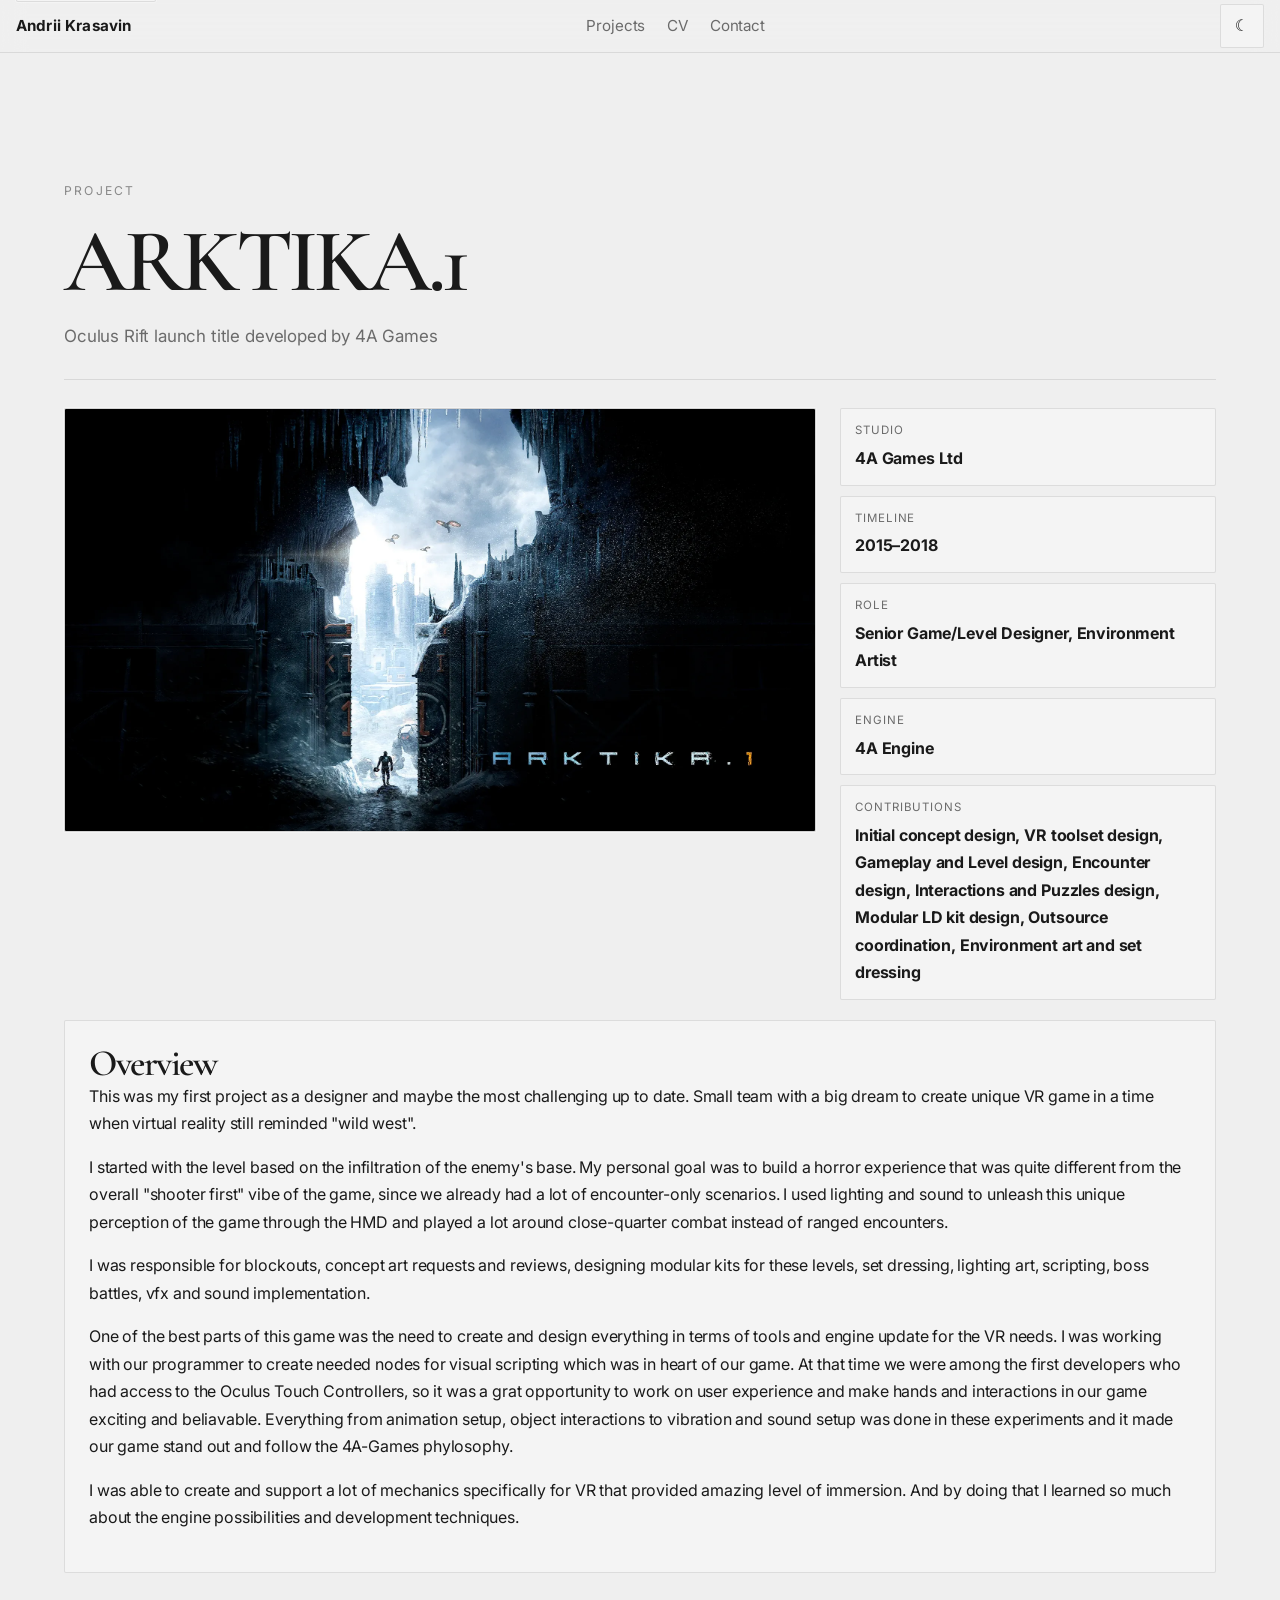
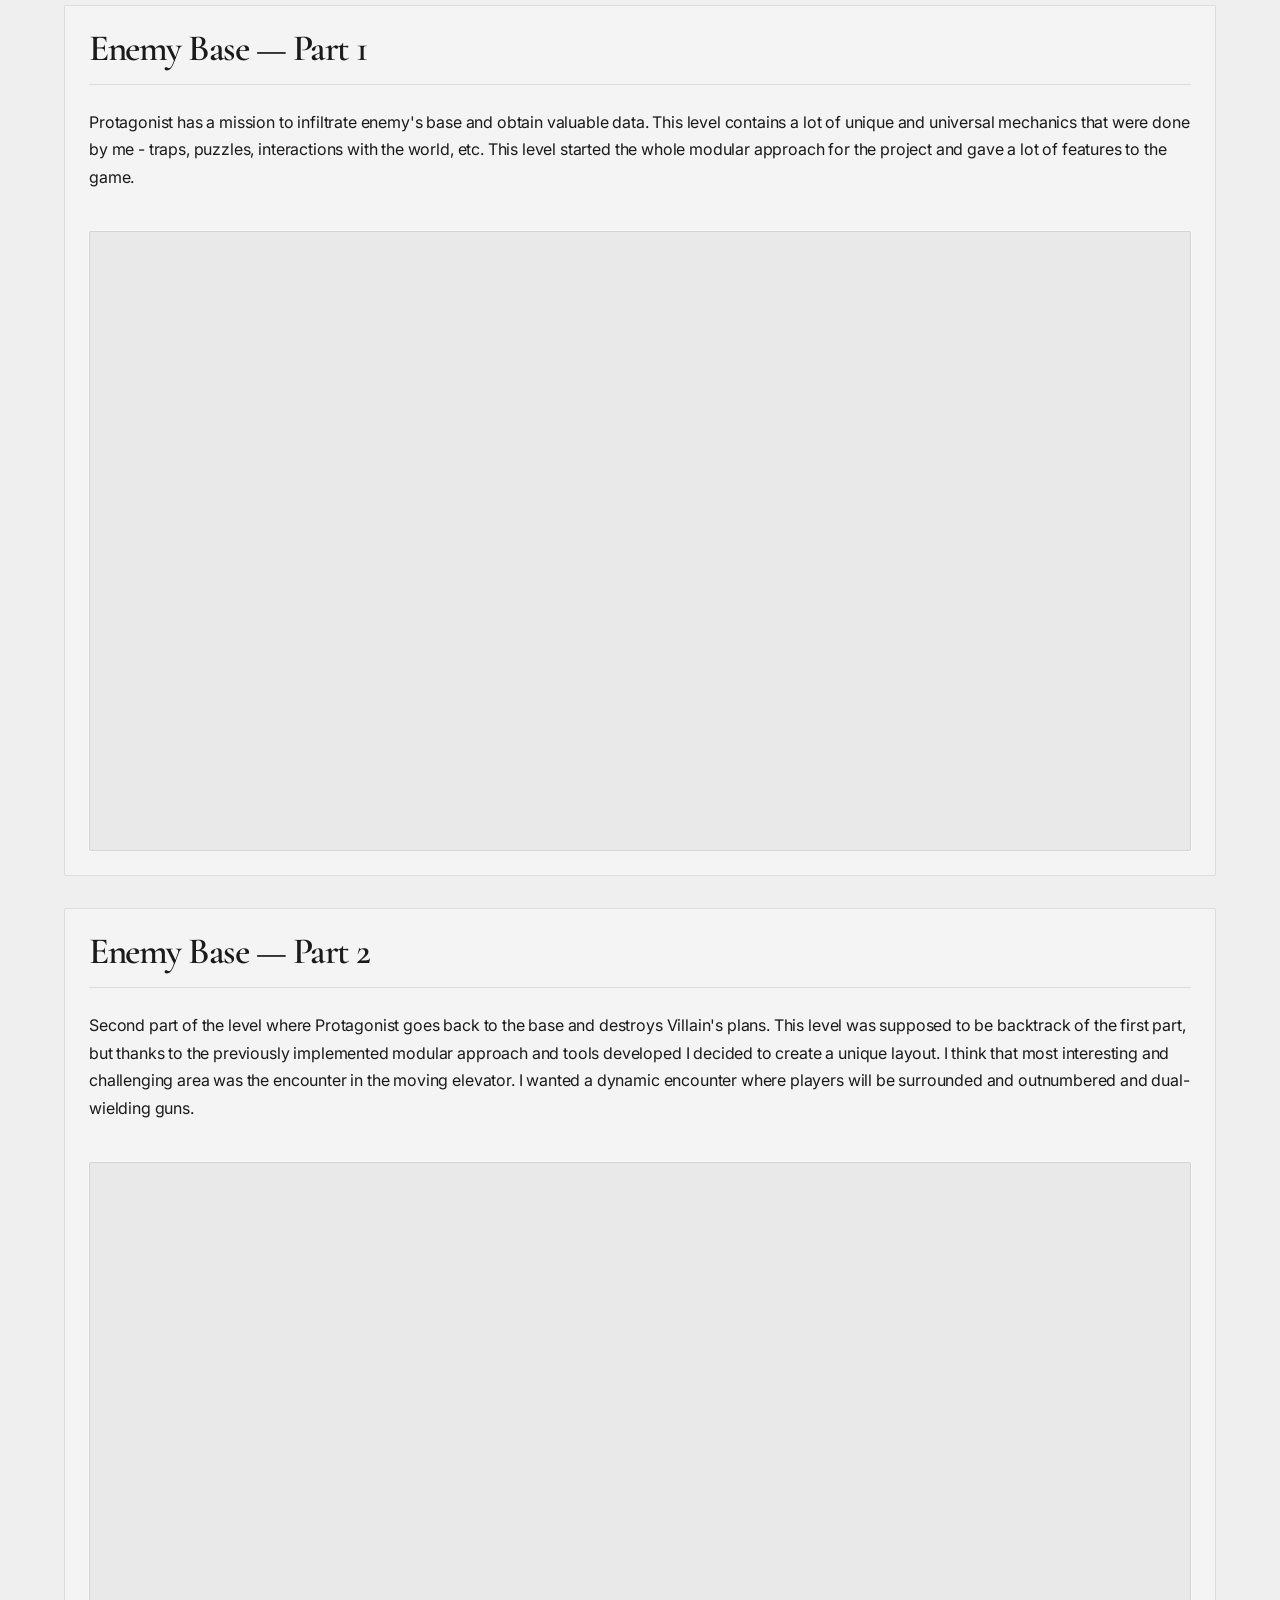
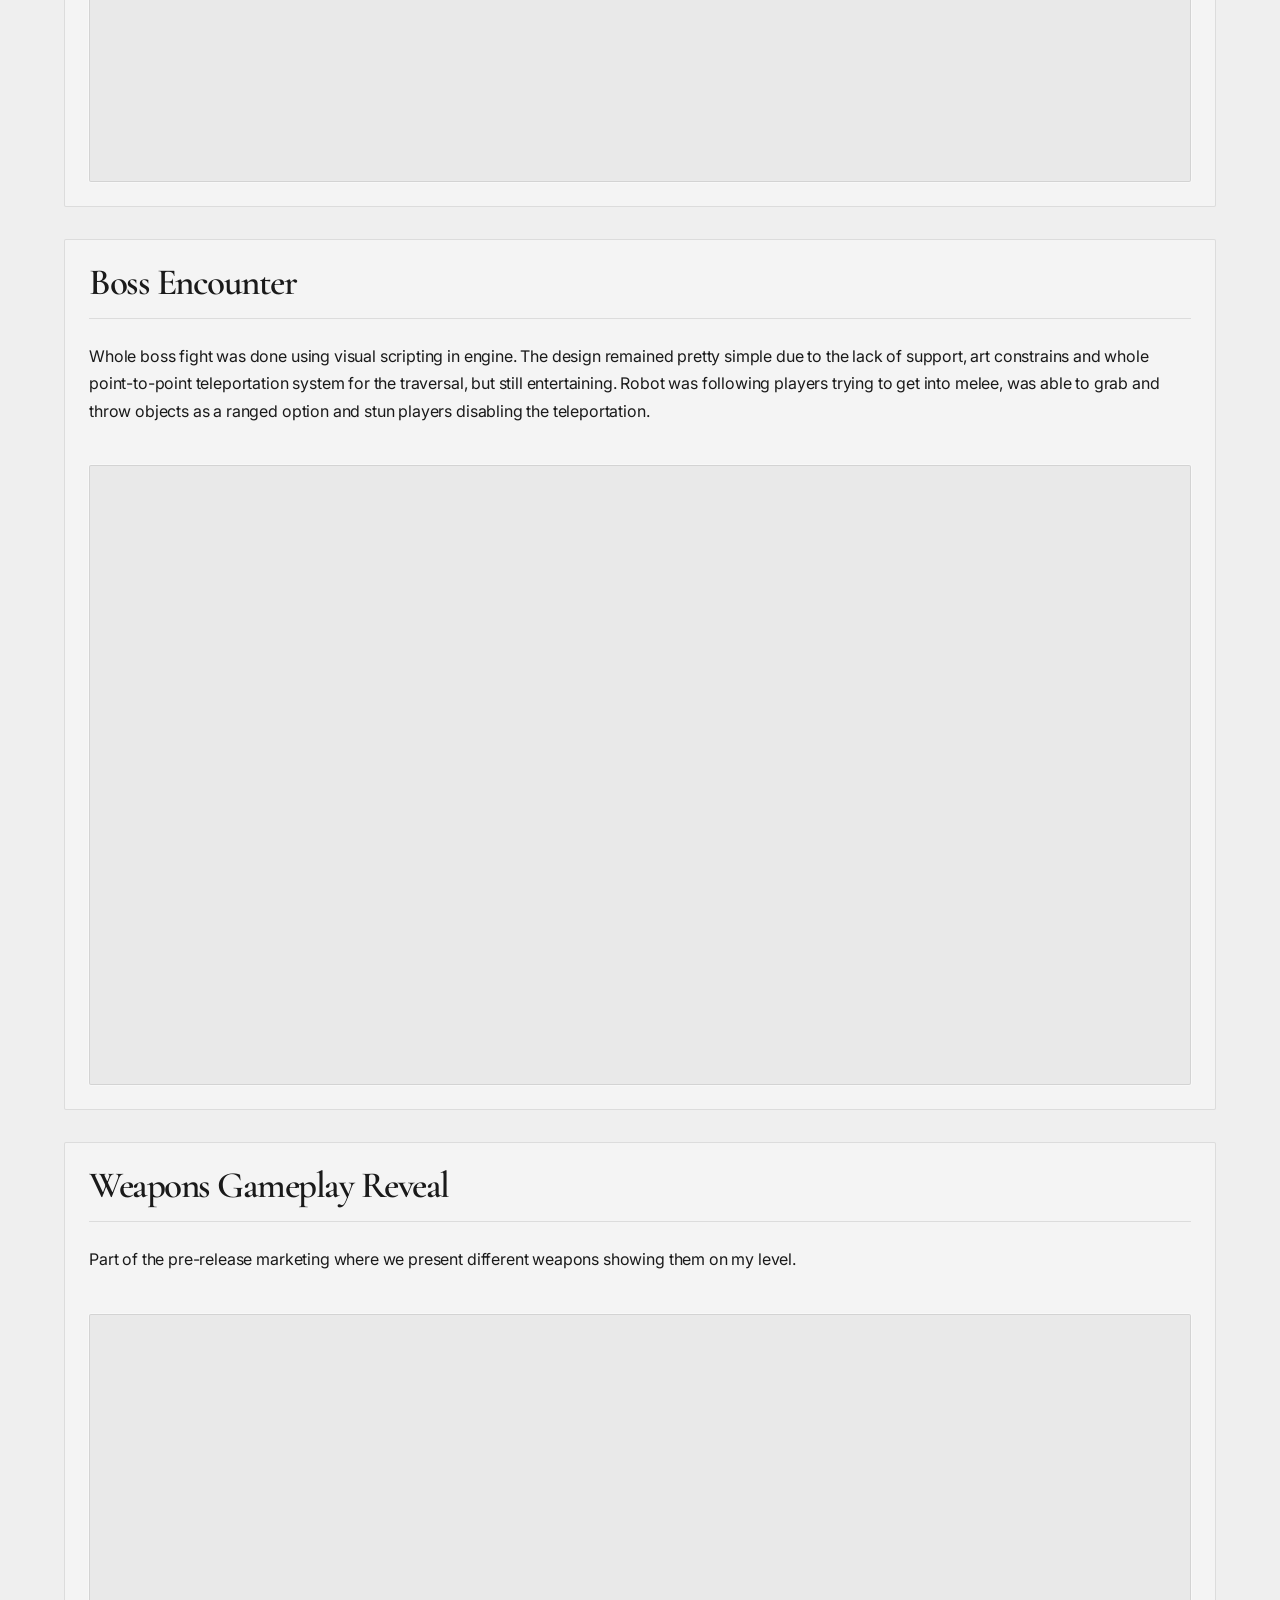
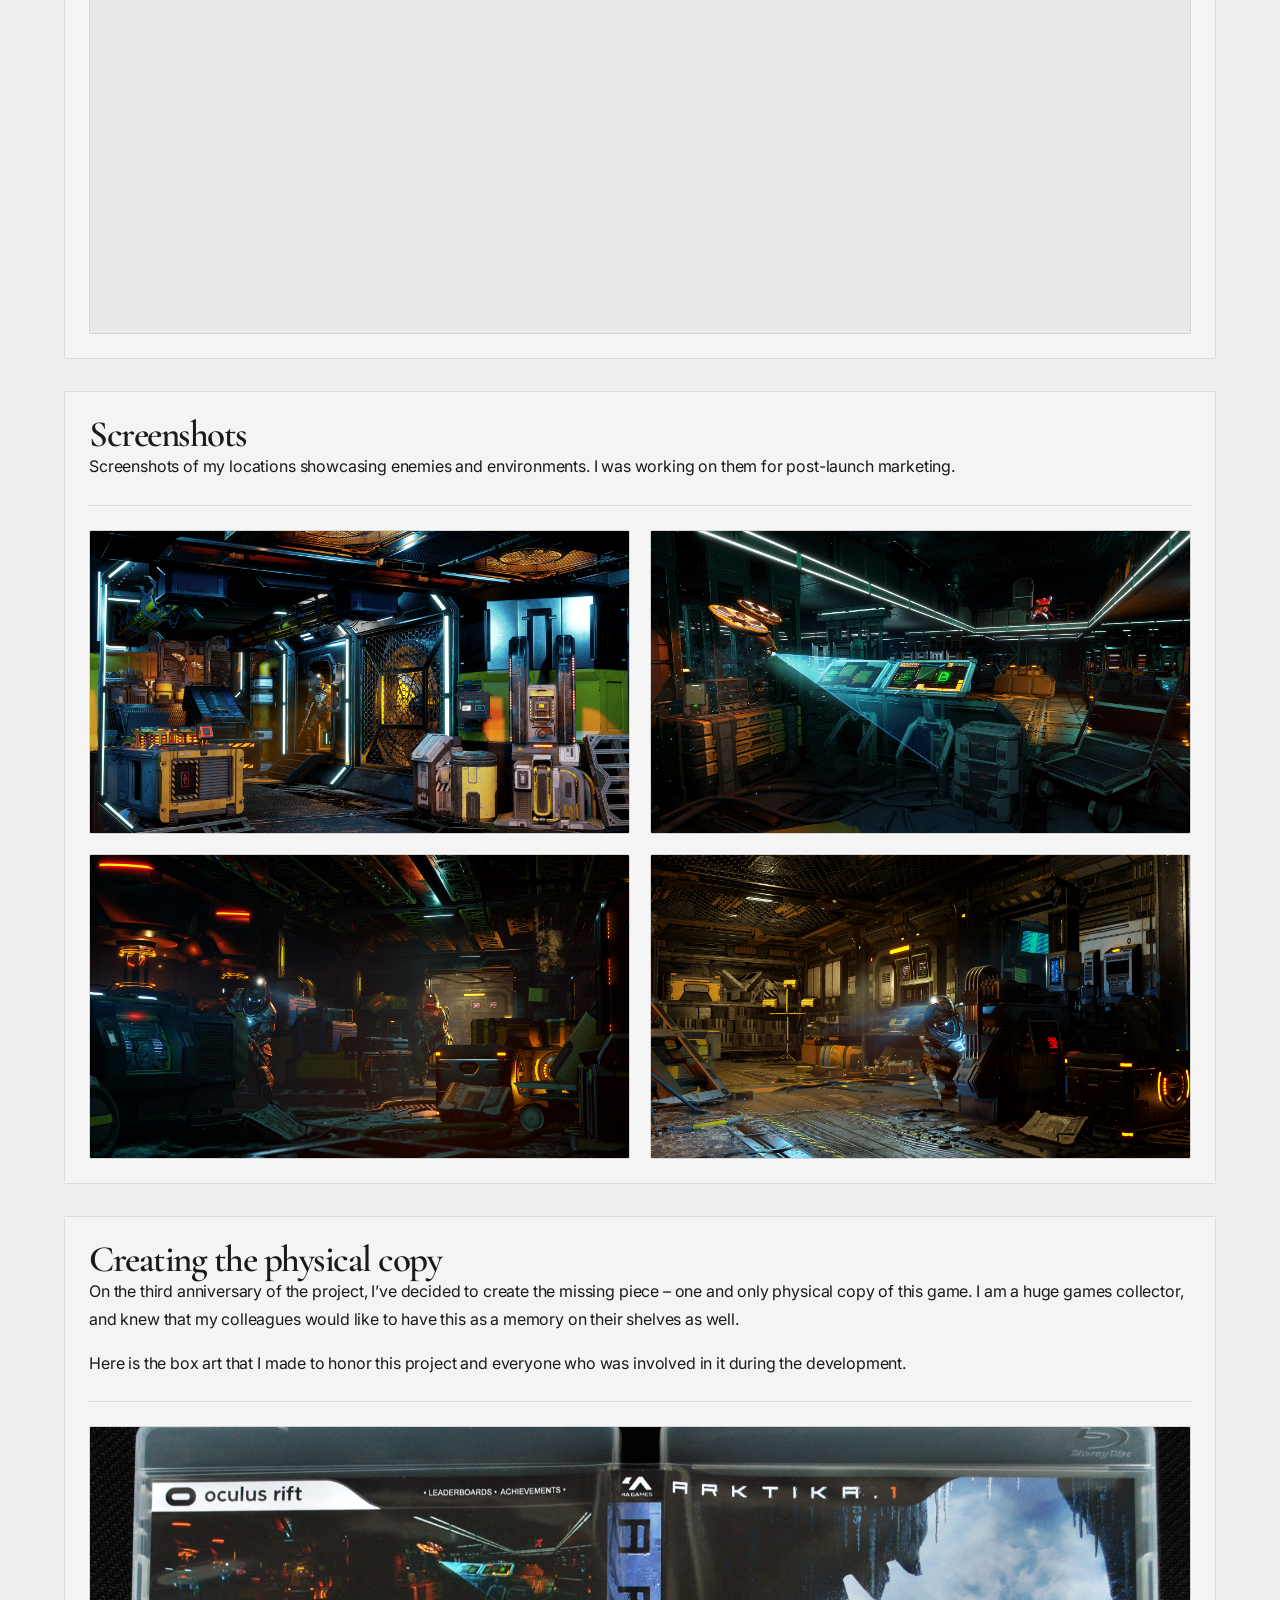
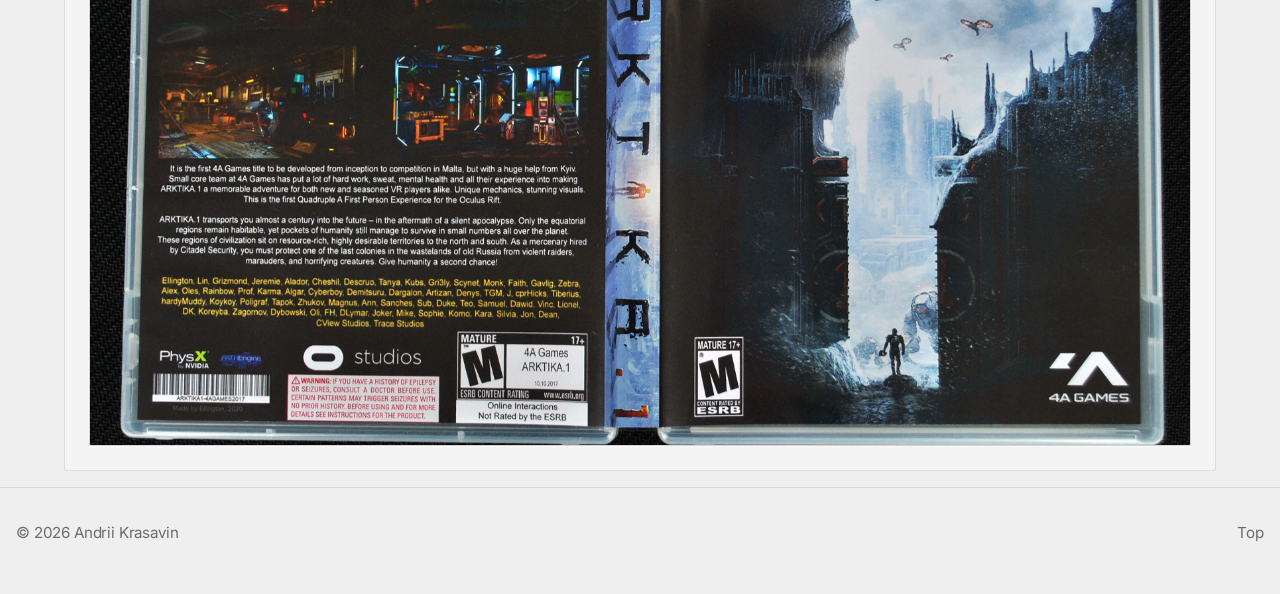
==== projects/arktika.html @ e2b0494d "updated navigation panel" ====
<!DOCTYPE html>
<html lang="en" data-theme="dark">
<head>
  <meta charset="UTF-8" />
  <meta name="viewport" content="width=device-width, initial-scale=1.0" />
  <title>ARKTIKA.1 — Andrii Krasavin</title>
  <meta name="description" content="Editorial placeholder case study for ARKTIKA.1." />
  
  <link rel="preconnect" href="https://fonts.googleapis.com">
  <link rel="preconnect" href="https://fonts.gstatic.com" crossorigin>
  <link href="https://fonts.googleapis.com/css2?family=Inter:wght@400;500;600;700;800&family=Cormorant+Garamond:wght@500;600;700&display=swap" rel="stylesheet">
  <link rel="stylesheet" href="../assets/style.css" />
</head>
<body>

  <a class="skip-link" href="#main">Skip to content</a>
  
  <header class="site-header">
    <div class="container header-inner">
      <a class="brand" href="../index.html">
        <span class="brand-text">Andrii Krasavin</span>
      </a>
      <nav class="main-nav" aria-label="Main navigation">
        <a href="../index.html#projects">Projects</a>
        <a href="../index.html#resume">CV</a>
        <a href="../index.html#contact">Contact</a>
      </nav>
      <button class="theme-toggle" type="button" data-theme-toggle aria-label="Switch theme">
        <span aria-hidden="true">◐</span>
      </button>
    </div>
  </header>

<main id="main">

    <!-- 1. Hero Section -->
    <section class="project-hero section" id="hero">
      <div class="container project-shell">
        
        <div class="project-header reveal">
          <p class="project-kicker">Project</p>
          <h1 class="project-title">ARKTIKA.1</h1>
          <p class="project-summary">Oculus Rift launch title developed by 4A Games</p>
        </div>
        
        <div class="hero-split">
          <div class="project-hero-image project-image-1 reveal delay-1 hero-slot">
            <img src="../assets/Arktika/a1.webp" alt="ARKTIKA.1 project-hero-image" class="case-image" />
          </div>
          
          <div class="project-meta-stacked reveal delay-2">
            <div class="meta-card">
              <span class="stat-label">Studio</span>
              <strong>4A Games Ltd</strong>
            </div>
            <div class="meta-card">
              <span class="stat-label">Timeline</span>
              <strong>2015–2018</strong>
            </div>
            <div class="meta-card">
              <span class="stat-label">Role</span>
              <strong>Senior Game/Level Designer, Environment Artist</strong>
            </div>
            <div class="meta-card">
              <span class="stat-label">Engine</span>
              <strong>4A Engine</strong>
            </div>
              <div class="meta-card">
              <span class="stat-label">Contributions</span>
              <strong>Initial concept design, VR toolset design, Gameplay and Level design, Encounter design, Interactions and Puzzles design, Modular LD kit design, Outsource coordination, Environment art and set dressing</strong>
            </div>
          </div>
        </div>
        
      </div>
    </section>

    <!-- 2. Overview & Text -->
    <section class="section">
      <div class="container project-section">
        <div class="project-copy reveal">
          
          <h2>Overview</h2>
          <p>This was my first project as a designer and maybe the most challenging up to date. Small team with a big dream to create unique VR game in a time when virtual reality still reminded "wild west". </p>
          <p>I started with the level based on the infiltration of the enemy's base. My personal goal was to build a horror experience that was quite different from the overall "shooter first" vibe of the game, since we already had a lot of encounter-only scenarios. I used lighting and sound to unleash this unique perception of the game through the HMD and played a lot around close-quarter combat instead of ranged encounters.</p>
          <p>I was responsible for blockouts, concept art requests and reviews, designing modular kits for these levels, set dressing, lighting art, scripting, boss battles, vfx and sound implementation.</p>
          <p>One of the best parts of this game was the need to create and design everything in terms of tools and engine update for the VR needs. I was working with our programmer to create needed nodes for visual scripting which was in heart of our game. At that time we were among the first developers who had access to the Oculus Touch Controllers, so it was a grat opportunity to work on user experience and make hands and interactions in our game exciting and beliavable. Everything from animation setup, object interactions to vibration and sound setup was done in these experiments and it made our game stand out and follow the 4A-Games phylosophy.</p>
          <p>I was able to create and support a lot of mechanics specifically for VR that provided amazing level of immersion. And by doing that I learned so much about the engine possibilities and development techniques.</p>
        </div>
      </div>
    </section>

    <!-- Section: Enemy Base — Part 1 -->
    <section class="section">
      <div class="container project-section">
        <div class="project-copy reveal">

          <!-- Header & Kicker -->
          <h2>Enemy Base — Part 1</h2>
          <p class="project-kicker"></p>
          
          <!-- Divider -->
          <div style="height: 1px; background: var(--line); margin: 12px 0 24px 0;"></div>

          <!-- Content Stack -->
          <div style="display: grid; gap: 24px;">

            <!-- Text -->
            <div style="display: grid; gap: 16px;">
              <p>Protagonist has a mission to infiltrate enemy's base and obtain valuable data. This level contains a lot of unique and universal mechanics that were done by me - traps, puzzles, interactions with the world, etc. This level started the whole modular approach for the project and gave a lot of features to the game.</p>
            </div>

            <!-- Video -->
            <div class="project-hero-image video-embed" style="aspect-ratio: 16 / 9; min-height: auto; padding: 0;">
              <iframe src="https://www.youtube-nocookie.com/embed/GDOGxH_o_TY?si=dH12z2pXMn0O_Lya&start=1496&autoplay=0" 
                      title="Arktika.1 - Enemy Base Part 1" 
                      loading="lazy" 
                      frameborder="0" 
                      allow="accelerometer; autoplay; clipboard-write; encrypted-media; gyroscope; picture-in-picture" 
                      allowfullscreen>
              </iframe>
            </div>
          </div>
        </div>
      </div>
    </section>

    <!-- Section: Enemy Base — Part 2 -->
    <section class="section">
      <div class="container project-section">
        <div class="project-copy reveal">

          <!-- Header & Kicker -->
          <h2>Enemy Base — Part 2</h2>
          <p class="project-kicker"></p>
          
          <!-- Divider -->
          <div style="height: 1px; background: var(--line); margin: 12px 0 24px 0;"></div>

          <!-- Content Stack -->
          <div style="display: grid; gap: 24px;">

            <!-- Text -->
            <div style="display: grid; gap: 12px;">
              <p>Second part of the level where Protagonist goes back to the base and destroys Villain's plans. This level was supposed to be backtrack of the first part, but thanks to the previously implemented modular approach and tools developed I decided to create a unique layout. I think that most interesting and challenging area was the encounter in the moving elevator. I wanted a dynamic encounter where players will be surrounded and outnumbered and dual-wielding guns.</p>
            </div>

            <!-- Video -->
            <div class="project-hero-image video-embed" style="aspect-ratio: 16 / 9; min-height: auto; padding: 0;">
              <iframe src="https://www.youtube-nocookie.com/embed/GDOGxH_o_TY?si=dSwpe21EH9o2kg-b&start=7143&autoplay=0" 
                      title="Arktika.1 - Enemy Base Part 2" 
                      loading="lazy" 
                      frameborder="0" 
                      allow="accelerometer; autoplay; clipboard-write; encrypted-media; gyroscope; picture-in-picture" 
                      allowfullscreen>
              </iframe>
            </div>
          </div>
        </div>
      </div>
    </section>


    <!-- Section: Boss Encounter -->
    <section class="section">
      <div class="container project-section">
        <div class="project-copy reveal">

          <!-- Header & Kicker -->
          <h2>Boss Encounter</h2>
          <p class="project-kicker"></p>
          
          <!-- Divider -->
          <div style="height: 1px; background: var(--line); margin: 12px 0 24px 0;"></div>

          <!-- Content Stack -->
          <div style="display: grid; gap: 24px;">

            <!-- Text -->
            <div style="display: grid; gap: 12px;">
              <p>Whole boss fight was done using visual scripting in engine. The design remained pretty simple due to the lack of support, art constrains and whole point-to-point teleportation system for the traversal, but still entertaining. Robot was following players trying to get into melee, was able to grab and throw objects as a ranged option and stun players disabling the teleportation.</p>
            </div>

            <!-- Video -->
            <div class="project-hero-image video-embed" style="aspect-ratio: 16 / 9; min-height: auto; padding: 0;">
              <iframe src="https://www.youtube-nocookie.com/embed/NEGifB0jsks?si=wE93iNVL-kGz0f1z&start=1732&autoplay=0" 
                      title="Arktika.1 - Boss Encounter" 
                      loading="lazy" 
                      frameborder="0" 
                      allow="accelerometer; autoplay; clipboard-write; encrypted-media; gyroscope; picture-in-picture" 
                      allowfullscreen>
              </iframe>
            </div>
          </div>
        </div>
      </div>
    </section>


    <!-- Section: Weapons Gameplay Reveal -->
    <section class="section">
      <div class="container project-section">
        <div class="project-copy reveal">

          <!-- Header & Kicker -->
          <h2>Weapons Gameplay Reveal</h2>
          <p class="project-kicker"></p>
          
          <!-- Divider -->
          <div style="height: 1px; background: var(--line); margin: 12px 0 24px 0;"></div>

          <!-- Content Stack -->
          <div style="display: grid; gap: 24px;">

            <!-- Text -->
            <div style="display: grid; gap: 12px;">
              <p>Part of the pre-release marketing where we present different weapons showing them on my level.</p>
            </div>

            <!-- Video -->
            <div class="project-hero-image video-embed" style="aspect-ratio: 16 / 9; min-height: auto; padding: 0;">
              <iframe src="https://www.youtube-nocookie.com/embed/Y3ob8Xz6v3A?si=7p8kSWiTYwwLVCjU&autoplay=0" 
                      title="Arktika.1 - Weapons Gameplay Reveal" 
                      loading="lazy" 
                      frameborder="0" 
                      allow="accelerometer; autoplay; clipboard-write; encrypted-media; gyroscope; picture-in-picture" 
                      allowfullscreen>
              </iframe>
            </div>
          </div>
        </div>
      </div>
    </section>


<!-- 4. Screenshots -->
<section class="section">
  <div class="container project-section">
    <div class="project-copy reveal">
      
      <h2>Screenshots</h2>
      <p>Screenshots of my locations showcasing enemies and environments. I was working on them for post-launch marketing.</p>
      <div style="height: 1px; background: var(--line); margin: 24px 0;"></div>

      <div class="thumbnail-grid">
        
        <a href="#" data-src="../assets/Arktika/arktika_screenshot.png" class="thumbnail-link lightbox-trigger">
          <div class="project-hero-image">
            <img src="../assets/Arktika/arktika_screenshot.png" alt="ARKTIKA.1 screenshot 1" class="case-image" />
          </div>
        </a>

        <a href="#" data-src="../assets/Arktika/arktika_screenshot2.png" class="thumbnail-link lightbox-trigger">
          <div class="project-hero-image">
            <img src="../assets/Arktika/arktika_screenshot2.png" alt="ARKTIKA.1 screenshot 2" class="case-image" />
          </div>
        </a>

        <a href="#" data-src="../assets/Arktika/arktika_screenshot3.jpg" class="thumbnail-link lightbox-trigger">
          <div class="project-hero-image">
            <img src="../assets/Arktika/arktika_screenshot3.jpg" alt="ARKTIKA.1 screenshot 3" class="case-image" />
          </div>
        </a>

        <a href="#" data-src="../assets/Arktika/arktika_screenshot4.png" class="thumbnail-link lightbox-trigger">
          <div class="project-hero-image">
            <img src="../assets/Arktika/arktika_screenshot4.png" alt="ARKTIKA.1 screenshot 4" class="case-image" />
          </div>
        </a>
      </div>
    </div>
  </div>
</section>

<!-- 4. Creating the physical copy -->
<section class="section">
  <div class="container project-section">
    <div class="project-copy reveal">
      
      <h2>Creating the physical copy</h2>
        <p>On the third anniversary of the project, I’ve decided to create the missing piece – one and only physical copy of this game. I am a huge games collector, and knew that my colleagues would like to have this as a memory on their shelves as well.</p>
        <p>Here is the box art that I made to honor this project and everyone who was involved in it during the development.</p>
      <div style="height: 1px; background: var(--line); margin: 24px 0;"></div>

            <!-- Image 1: Forced to span full width (both columns) -->
            <a href="#" data-src="../assets/Arktika/a1_cover.jpg" class="thumbnail-link lightbox-trigger" style="grid-column: 1 / -1;">
              <div class="project-hero-image" style="aspect-ratio: 16 / 9;">
                <img src="../assets/Arktika/a1_cover.jpg" alt="ARKTIKA.1 disk" class="case-image" />
              </div>
            </a>

</section>


</main>

<footer class="site-footer">
<div class="container footer-inner">
<p>© <span id="year">
</span> Andrii Krasavin</p>
<a href="#hero">Top</a>
</div>
</footer>

  <!-- Lightbox Overlay -->
  <div id="lightbox" class="lightbox" role="dialog" aria-modal="true" aria-label="Media preview">
    <button class="lightbox-close" id="lightbox-close" aria-label="Close">✕</button>
    <img class="lightbox-img" id="lightbox-img" src="" alt="" />
    <div class="lightbox-video" id="lightbox-video"></div>
  </div>

  <script src="../assets/script.js" defer></script>

  <!-- Lightbox Script -->
  <script>
    document.addEventListener("DOMContentLoaded", () => {
      const lightbox      = document.getElementById('lightbox');
      const lightboxImg   = document.getElementById('lightbox-img');
      const lightboxVideo = document.getElementById('lightbox-video');
      const lightboxClose = document.getElementById('lightbox-close');

      if (!lightbox) return;

      document.querySelectorAll('.lightbox-trigger').forEach(trigger => {
        trigger.addEventListener('click', e => {
          e.preventDefault();
          const src  = trigger.getAttribute('data-src');
          const type = trigger.getAttribute('data-type');
          const img  = trigger.querySelector('img');

          if (type === 'video') {
            // Video mode
            lightboxVideo.innerHTML = `<iframe src="${src}" allow="accelerometer; autoplay; clipboard-write; encrypted-media; gyroscope; picture-in-picture" allowfullscreen referrerpolicy="strict-origin-when-cross-origin"></iframe>`;
            lightboxVideo.classList.add('is-active');
            lightbox.classList.add('video-mode');
            lightboxImg.src = '';
          } else {
            // Image mode
            lightboxImg.src = src;
            if (img) lightboxImg.alt = img.alt;
            lightboxVideo.classList.remove('is-active');
            lightbox.classList.remove('video-mode');
            lightboxVideo.innerHTML = '';
          }

          lightbox.classList.add('is-open');
          document.body.style.overflow = 'hidden';
        });
      });

      function closeLightbox() {
        lightbox.classList.remove('is-open', 'video-mode');
        lightboxVideo.classList.remove('is-active');
        lightboxVideo.innerHTML = ''; // Stops video playback immediately
        setTimeout(() => { lightboxImg.src = ''; }, 200);
        document.body.style.overflow = '';
      }

      lightboxClose.addEventListener('click', closeLightbox);
      
      lightbox.addEventListener('click', e => { 
        if (e.target === lightbox) closeLightbox(); 
      });
      
      document.addEventListener('keydown', e => {
        if (e.key === 'Escape' && lightbox.classList.contains('is-open')) closeLightbox();
      });
    });
  </script>

</body>
</html>
---- assets/style.css ----
/* =========================
   Theme variables
========================= */


:root,
[data-theme="light"] {
  --bg: #efefef;
  --surface: #f4f4f4;
  --surface-2: #e9e9e9;
  --line: rgba(55, 55, 55, 0.12);
  --line-strong: rgba(55, 55, 55, 0.20);
  --text: #1a1a1a;
  --muted: #6b6b6b;
  --accent: #8a8a8a;
  --accent-strong: #6b6b6b;
  --shadow: 0 0 0 1px rgba(255, 255, 255, 0.32);
  --shadow-lg: 0 0 0 1px rgba(255, 255, 255, 0.32);
  --radius-xs: 2px;
  --w: 1360px;
  --serif: "Cormorant Garamond", Georgia, serif;
  --sans: "Inter", system-ui, sans-serif;
}


[data-theme="dark"] {
  --bg: #111111;
  --surface: #1a1a1a;
  --surface-2: #222222;
  --line: rgba(100, 100, 100, 0.10);
  --line-strong: rgba(100, 100, 100, 0.16);
  --text: #e5e5e5;
  --muted: #b0b0b0;
  --accent: #9a9a9a;
  --accent-strong: #b0b0b0;
  --shadow: 0 0 0 1px rgba(255, 255, 255, 0.32);
  --shadow-lg: 0 0 0 1px rgba(255, 255, 255, 0.32);
}


/* =========================
   Base
========================= */


* {
  box-sizing: border-box;
}


html {
  scroll-behavior: smooth;
  scroll-padding-top: 92px;
  text-size-adjust: none;
  -webkit-text-size-adjust: none;
}


body {
  margin: 0;
  min-height: 100vh;
  background: var(--bg);
  color: var(--text);
  font: 16px/1.72 var(--sans);
  letter-spacing: -0.01em;
  -webkit-font-smoothing: antialiased;
  text-rendering: optimizeLegibility;
}


a {
  color: inherit;
  text-decoration: none;
}


img,
svg {
  display: block;
  max-width: 100%;
}


button,
input,
textarea,
select {
  font: inherit;
}


button {
  cursor: pointer;
  border: 0;
  background: none;
}


:focus-visible {
  outline: 2px solid var(--accent);
  outline-offset: 3px;
  border-radius: var(--radius-xs);
}


.container {
  width: min(calc(100% - 2rem), var(--w));
  margin-inline: auto;
}


.section {
  padding: 48px;
}


p {
  margin: 0;
}


h1,
h2,
h3 {
  margin: 0;
  line-height: 1.02;
  letter-spacing: -0.04em;
}


h1 {
  font-family: var(--serif);
  font-size: clamp(3.35rem, 7vw, 7.2rem);
  font-weight: 600;
  max-width: 10.5ch;
}


h2 {
  font-family: var(--serif);
  font-size: clamp(2.15rem, 2.9vw, 3.35rem);
  font-weight: 600;
}


h3 {
  font-size: clamp(1.14rem, 1.02rem + 0.34vw, 1.45rem);
  font-weight: 600;
}


/* =========================
   Header
========================= */


.skip-link {
  position: absolute;
  left: 16px;
  top: -48px;
  z-index: 50;
  padding: 10px 14px;
  border-radius: var(--radius-xs);
  background: var(--surface);
  border: 1px solid var(--line);
  box-shadow: var(--shadow-lg);
}


.skip-link:focus {
  top: 16px;
}


.site-header {
  position: sticky;
  top: 0;
  align-self: start;
  z-index: 20;
  background: color-mix(in srgb, var(--bg) 88%, transparent);
  backdrop-filter: blur(12px);
  border-bottom: 1px solid var(--line);
}


.header-inner,
.footer-inner,
.hero-grid,
.split-layout {
  display: grid;
  gap: 24px;
}


.header-inner {
  grid-template-columns: auto 1fr auto;
  align-items: center;
  min-height: 52px;
  gap: 16px;
}


.brand {
  display: inline-flex;
  align-items: center;
  gap: 12px;
  min-height: 44px;
  font-size: 0.95rem;
  font-weight: 700;
  letter-spacing: 0.01em;
}


.main-nav {
  display: flex;
  justify-content: center;
  flex-wrap: wrap;
  gap: 22px;
}


.main-nav a {
  position: relative;
  display: inline-block;
  padding: 4px 0;
  color: var(--muted);
  font-size: 0.95rem;
}


.main-nav a::after {
  content: "";
  position: absolute;
  left: 0;
  bottom: 0;
  width: 100%;
  height: 1px;
  background: var(--accent);
  transform: scaleX(0);
  transform-origin: left;
  transition: transform 180ms ease;
}


.main-nav a:hover,
.main-nav a[aria-current="true"] {
  color: var(--text);
}


.main-nav a:hover::after,
.main-nav a[aria-current="true"]::after {
  transform: scaleX(1);
}


.theme-toggle {
  width: 44px;
  height: 44px;
  border-radius: var(--radius-xs);
  border: 1px solid var(--line);
  background: var(--surface);
  color: var(--text);
  display: inline-grid;
  place-items: center;
}


/* =========================
   Shared cards / buttons
========================= */


.hero-panel,
.content-card,
.project-card {
  background: var(--surface);
  border: 1px solid var(--line);
  border-radius: var(--radius-xs);
  box-shadow: var(--shadow-lg);
}


.content-card {
  display: grid;
  gap: 18px;
  padding: 16px;
}


.btn {
  min-height: 44px;
  padding: 12px 16px;
  border-radius: var(--radius-xs);
  border: 1px solid var(--line);
  transition:
    transform 160ms ease,
    background 160ms ease,
    border-color 160ms ease,
    color 160ms ease;
}


.btn:hover {
  transform: translateY(-1px);
}


.btn-primary {
  background: var(--text);
  color: var(--bg);
  border-color: transparent;
}


.btn-primary:hover {
  background: var(--accent-strong);
  color: var(--bg);
}


.btn-secondary {
  background: transparent;
}


/* =========================
   Home page
========================= */


.hero {
  padding-top: 64px;
}


.hero-grid {
  grid-template-columns: 1fr auto;
  align-items: start;
}


.eyebrow {
  margin: 0 0 14px;
  color: var(--accent);
  font-size: 0.76rem;
  letter-spacing: 0.18em;
  text-transform: uppercase;
}


.elastic-headline {
  display: block;
  font-size: clamp(1.8rem, 4vw, 3.4rem);
  line-height: 0.98;
  white-space: nowrap;
  letter-spacing: -0.04em;
}


.elastic-headline .word {
  font-size: inherit;
}


.hero-text {
  margin-top: 24px;
  max-width: 64ch;
  color: var(--muted);
  font-size: 0.9rem;
}


.hero-actions,
.project-topline {
  display: flex;
  flex-wrap: wrap;
  gap: 12px;
}


.hero-actions {
  margin-top: 30px;
}


.profile-panel {
  min-height: auto;
  display: flex;
  justify-content: flex-end;
  padding: 0;
}


.profile-photo {
  width: 360px;
  height: auto;
}


.section-intro {
  display: grid;
  gap: 12px;
}


.projects-grid {
  display: grid;
  grid-template-columns: repeat(2, minmax(0, 1fr));
  gap: 20px;
  margin-top: 16px;
}


.project-card {
  overflow: hidden;
  display: flex;
  flex-direction: column;
}


.project-image {
  aspect-ratio: 16 / 9;
  position: relative;
  display: grid;
  place-items: end start;
  overflow: hidden;
  padding: 16px;
  color: var(--text);
  border: 1px solid var(--line);
  background: var(--surface-2);
}


.project-body {
  padding: 22px;
  display: grid;
  gap: 14px;
}


.project-topline {
  justify-content: space-between;
}


.project-year,
.project-role {
  color: var(--muted);
  font-size: 0.78rem;
}


.project-cta {
  margin-top: 4px;
  color: var(--accent);
  font-size: 0.92rem;
}


.project-link {
  transition:
    transform 160ms ease,
    border-color 160ms ease,
    background 160ms ease;
}


.project-link:hover {
  transform: translateY(-2px);
  border-color: var(--line-strong);
}


.project-link:hover .project-cta {
  text-decoration: underline;
}


.split-layout {
  grid-template-columns: 0.72fr 1.28fr;
  align-items: start;
}


.cv-panel {
  gap: 16px;
}


.cv-box {
  padding: 16px;
  border: 1px solid var(--line);
  background: var(--surface-2);
}


.cv-frame {
  width: 100%;
  min-height: 520px;
  border: 1px solid var(--line);
  background: var(--surface);
}


.cv-box .cv-frame {
  border: 0;
  min-height: 560px;
}


.cv-actions {
  display: flex;
  justify-content: flex-end;
}


.contact-panel-box {
  padding: 28px;
}


.contact-links {
  display: flex;
  flex-direction: column;
  align-items: start;
  gap: 16px;
}


.contact-links a {
  color: var(--accent-strong);
}


.site-footer {
  padding: 32px 0 48px;
  border-top: 1px solid var(--line);
}


.footer-inner {
  grid-template-columns: 1fr auto;
  align-items: center;
  color: var(--muted);
  font-size: 0.95rem;
}


/* =========================
   Project page
========================= */


.project-hero {
  padding-top: clamp(72px, 10vw, 128px);
  padding-bottom: 4px;
}


.project-hero + .section {
  padding-top: 8px;
}


.project-shell {
  display: grid;
  gap: 28px;
}


.project-header {
  display: grid;
  gap: 18px;
  padding-bottom: 28px;
  border-bottom: 1px solid var(--line);
}


.project-kicker {
  color: var(--accent);
  text-transform: uppercase;
  letter-spacing: 0.18em;
  font-size: 0.76rem;
}


.project-title {
  font-family: var(--serif);
  font-size: clamp(3.1rem, 7vw, 6.7rem);
  line-height: 0.94;
  letter-spacing: -0.05em;
  max-width: 15ch;
}


.project-summary {
  max-width: 70ch;
  color: var(--muted);
  font-size: 1.06rem;
}


/* =========================
   Meta cards
========================= */


.project-meta-grid {
  display: grid;
  grid-template-columns: repeat(4, minmax(0, 1fr));
  gap: 12px;
}


.project-meta-stacked {
  display: grid;
  grid-template-columns: 1fr;
  gap: 10px;
}


.meta-card {
  padding: 12px 14px;
  border: 1px solid var(--line);
  border-radius: var(--radius-xs);
  background: var(--surface);
}


.meta-card .stat-label {
  display: block;
  margin-bottom: 4px;
  color: var(--muted);
  font-size: 0.72rem;
  text-transform: uppercase;
  letter-spacing: 0.08em;
}


.meta-card .stat-value {
  font-size: 0.88rem;
  line-height: 1.4;
  color: var(--text);
}


.project-hero-image {
  position: relative;
  display: block;
  overflow: hidden;
  padding: 0;
  color: var(--text);
  border-radius: var(--radius-xs);
  border: 1px solid var(--line);
  box-shadow: var(--shadow-lg);
  background: var(--surface-2);
}


.project-hero-image span {
  position: relative;
  z-index: 1;
  font-weight: 700;
}


.project-hero + .section,
.section + .section {
  padding-top: 16px;
  padding-bottom: 16px;
}


.project-section {
  display: grid;
  grid-template-columns: 1fr;
  gap: 24px;
  align-items: start;
}


.project-copy {
  padding: 24px;
  border: 1px solid var(--line);
  border-radius: var(--radius-xs);
  background: var(--surface);
}

.project-copy p {
  margin-bottom: 16px;
}


.hero-slot {
  min-height: 320px;
}


.project-note {
  color: var(--muted);
  font-size: 0.96rem;
}


/* =========================
   Media
========================= */


.case-image {
  width: 100%;
  height: 100%;
  object-fit: cover;
  position: relative;
  z-index: 0;
}


/* =========================
   Thumbnail grid
========================= */


.thumbnail-grid {
  display: grid;
  grid-template-columns: repeat(2, minmax(0, 1fr));
  gap: 20px;
  width: 100%;
}


.thumbnail-grid-3col {
  display: grid;
  grid-template-columns: repeat(3, minmax(0, 1fr));
  gap: 16px;
  width: 100%;
}


.thumbnail-grid-4col {
  display: grid;
  grid-template-columns: repeat(4, minmax(0, 1fr));
  gap: 16px;
  width: 100%;
}


.thumbnail-grid-5col {
  display: grid;
  grid-template-columns: repeat(5, minmax(0, 1fr));
  gap: 16px;
  width: 100%;
}


.thumbnail-link {
  display: flex;
  flex-direction: column;
  text-decoration: none;
  transition: transform 0.2s ease, opacity 0.2s ease;
}


.thumbnail-link:hover {
  transform: translateY(-4px);
  opacity: 0.9;
}


.thumbnail-link .project-hero-image {
  aspect-ratio: 16 / 9;
  padding: 0;
  min-height: 0;
}


.thumbnail-link .case-image {
  width: 100%;
  height: 100%;
  object-fit: cover;
}


/* =========================
   Video thumbnails
========================= */


.video-thumb {
  position: relative;
}


.play-icon {
  position: absolute;
  inset: 0;
  z-index: 2;
  display: grid;
  place-items: center;
  font-size: 2.5rem;
  color: #fff;
  background: rgba(0, 0, 0, 0.35);
  opacity: 0;
  transition: opacity 200ms ease;
  border-radius: var(--radius-xs);
}


.thumbnail-link:hover .play-icon {
  opacity: 1;
}


.thumb-caption {
  display: grid;
  gap: 4px;
  padding: 12px 4px 4px;
}


.thumb-title {
  font-size: 0.92rem;
  font-weight: 600;
  color: var(--text);
  letter-spacing: -0.01em;
}


.thumb-desc {
  font-size: 0.82rem;
  color: var(--muted);
  line-height: 1.5;
}


/* =========================
   Lightbox
========================= */


.lightbox {
  display: none;
  position: fixed;
  inset: 0;
  z-index: 100;
  align-items: center;
  justify-content: center;
  padding: 24px;
  background: rgba(0, 0, 0, 0.92);
  cursor: zoom-out;
}


.lightbox.is-open {
  display: flex;
}


.lightbox-img {
  max-width: 100%;
  max-height: 90vh;
  object-fit: contain;
  border-radius: var(--radius-xs);
  box-shadow: 0 0 60px rgba(0, 0, 0, 0.6);
  cursor: default;
}


.lightbox-close {
  position: absolute;
  top: 20px;
  right: 24px;
  width: 44px;
  height: 44px;
  display: grid;
  place-items: center;
  color: var(--text);
  font-size: 1.4rem;
  background: var(--surface);
  border: 1px solid var(--line);
  border-radius: var(--radius-xs);
  cursor: pointer;
  transition: background 160ms ease;
}


.lightbox-close:hover {
  background: var(--surface-2);
}


.lightbox-video {
  display: none;
  width: min(90vw, 1280px);
  aspect-ratio: 16 / 9;
}


.lightbox-video.is-active {
  display: block;
}


.lightbox-video iframe {
  width: 100%;
  height: 100%;
  border: 0;
  border-radius: var(--radius-xs);
}


.lightbox.video-mode .lightbox-img {
  display: none;
}


/* =========================
   Reveal animation
========================= */


.reveal {
  opacity: 0;
  transform: translateY(18px);
  transition: opacity 520ms ease, transform 520ms ease;
}


.reveal.is-visible {
  opacity: 1;
  transform: translateY(0);
}


.delay-1 {
  transition-delay: 90ms;
}


.delay-2 {
  transition-delay: 160ms;
}


/* =========================
   Responsive
========================= */


@media (max-width: 980px) {
  .header-inner,
  .hero-grid,
  .split-layout,
  .footer-inner,
  .project-meta-grid,
  .project-section {
    grid-template-columns: 1fr;
  }

  .main-nav {
    justify-content: start;
  }

  .hero-slot {
    min-height: 220px;
  }

  .project-title {
    max-width: 11ch;
  }

  .elastic-headline {
    white-space: normal;
  }
}


@media (max-width: 640px) {
  .container {
    width: min(calc(100% - 1rem), var(--w));
  }

  h1 {
    max-width: 11ch;
  }

  .hero-text {
    font-size: 1rem;
  }

  .thumbnail-grid,
  .projects-grid {
    grid-template-columns: 1fr;
  }
}


@media (prefers-reduced-motion: reduce) {
  html {
    scroll-behavior: auto;
  }

  *,
  *::before,
  *::after {
    animation-duration: 0.01ms !important;
    animation-iteration-count: 1 !important;
    transition-duration: 0.01ms !important;
  }

  .reveal {
    opacity: 1;
    transform: none;
  }
}


/* =========================
   Hero split layout
========================= */


.hero-split {
  display: grid;
  grid-template-columns: 2fr 1fr;
  gap: 24px;
  align-items: start;
}


/* =========================
   Mobile (≤ 768px)
========================= */


@media (max-width: 768px) {
  .section {
    padding: 20px 0;
  }

  .container {
    width: min(calc(100% - 1rem), var(--w));
  }

  .header-inner {
    grid-template-columns: 1fr auto;
    gap: 4px 12px;
    min-height: auto;
    padding: 8px 0;
  }

  .brand {
    grid-column: 1 / -1;
    min-height: auto;
    font-size: 0.9rem;
  }

  .main-nav {
    grid-column: 1;
    grid-row: 2;
    justify-content: flex-start;
    gap: 14px;
    overflow-x: auto;
    flex-wrap: nowrap;
    padding-bottom: 2px;
  }

  .theme-toggle {
    grid-column: 2;
    grid-row: 2;
    align-self: center;
    width: 36px;
    height: 36px;
  }

  h1 {
    font-size: clamp(2.2rem, 10vw, 3.8rem);
    max-width: none;
  }

  h2 {
    font-size: clamp(1.8rem, 7vw, 2.4rem);
  }

  .hero-text,
  .project-summary,
  .thumb-desc,
  .project-copy p {
    font-size: 0.95rem;
    line-height: 1.6;
  }

  .hero-actions,
  .project-topline {
    gap: 10px;
  }

  .btn {
    width: 100%;
    justify-content: center;
  }

  .hero-grid {
    display: flex;
    flex-direction: column;
    gap: 20px;
    align-items: center;
    text-align: center;
  }

  .profile-panel {
    order: -1;
    display: flex;
    justify-content: center;
    width: 100%;
    margin-bottom: 8px;
    padding: 0;
    background: transparent;
    border: none;
    box-shadow: none;
  }

  .profile-photo {
    width: 160px;
    height: 160px;
    aspect-ratio: 1 / 1;
    margin: 0 auto;
    border-radius: 50%;
    object-fit: cover;
    object-position: center 10%;
  }

  .hero-actions {
    justify-content: center;
    width: 100%;
    margin-top: 16px;
  }

  /* Meta cards: compact single-column on mobile */
  .project-meta-stacked {
    grid-template-columns: 1fr;
    gap: 8px;
  }

  .meta-card {
    padding: 10px 12px;
  }

  .meta-card .stat-label {
    font-size: 0.68rem;
    margin-bottom: 2px;
  }

  .meta-card .stat-value {
    font-size: 0.84rem;
  }

  /* Hero split stacks vertically on mobile */
  .hero-split {
    grid-template-columns: 1fr;
  }

  .project-copy,
  .content-card,
  .cv-box,
  .contact-panel-box,
  .meta-card {
    padding: 16px;
  }

  .project-hero {
    padding-top: 32px;
    padding-bottom: 8px;
  }

  .hero-slot {
    min-height: 180px;
  }

  .thumbnail-grid,
  .projects-grid,
  .project-meta-grid,
  .project-section,
  .split-layout,
  .footer-inner {
    grid-template-columns: 1fr;
  }

  .thumbnail-grid-3col,
  .thumbnail-grid-4col {
    grid-template-columns: repeat(2, minmax(0, 1fr));
  }

  .thumb-caption {
    padding: 10px 2px 2px;
  }

  .lightbox {
    padding: 12px;
  }

  .lightbox-close {
    top: 12px;
    right: 12px;
  }

  .cv-frame {
    min-height: 70vh;
    height: 70vh;
  }

  .cv-box .cv-frame {
    min-height: 70vh;
    height: 70vh;
  }
}


/* =========================
   Small phones (≤ 480px)
========================= */


@media (max-width: 480px) {
  .cv-box {
    padding: 10px;
  }

  .cv-frame,
  .cv-box .cv-frame {
    min-height: 78vh;
    height: 78vh;
  }

  .thumbnail-grid-3col,
  .thumbnail-grid-4col {
    grid-template-columns: 1fr;
  }
}


/* =========================
   Video Embeds
========================= */


.video-embed {
  width: 100%;
}


.video-embed iframe {
  position: absolute;
  top: 0;
  left: 0;
  width: 100%;
  height: 100%;
  border: 0;
}
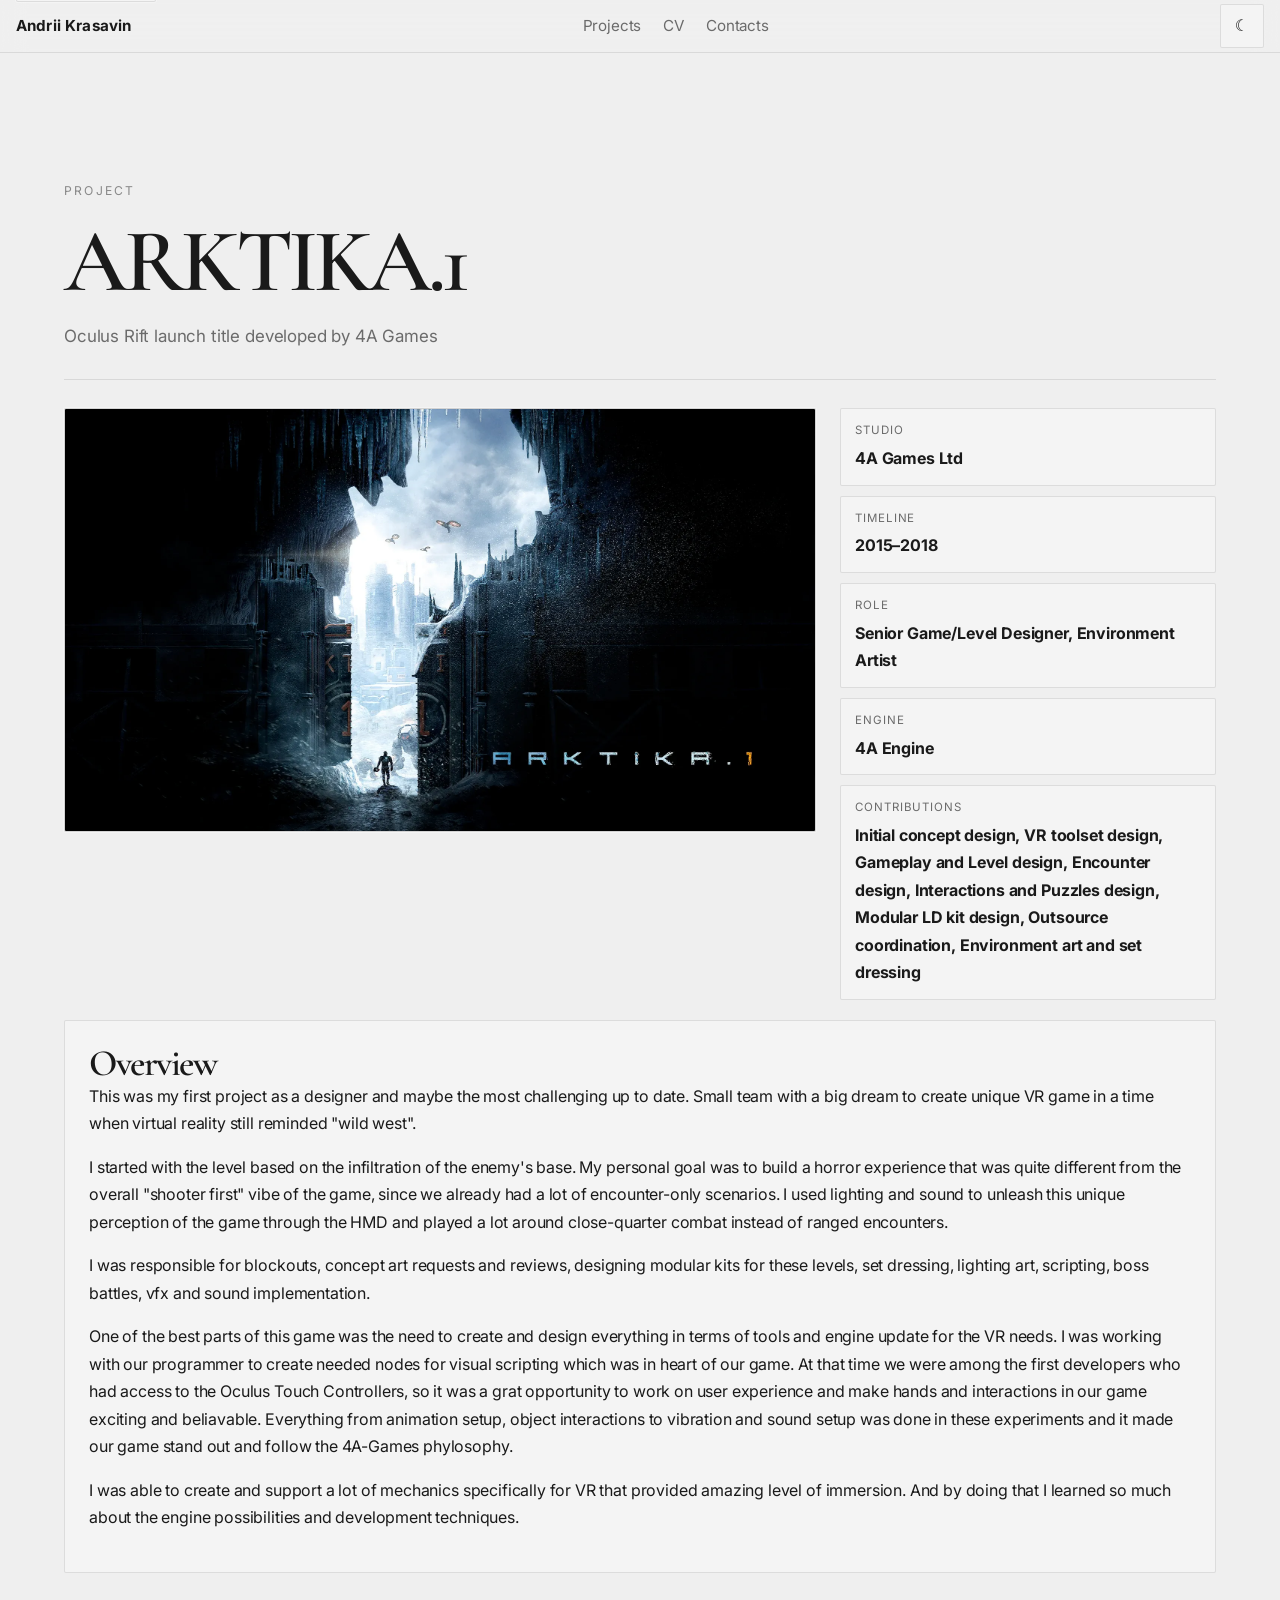
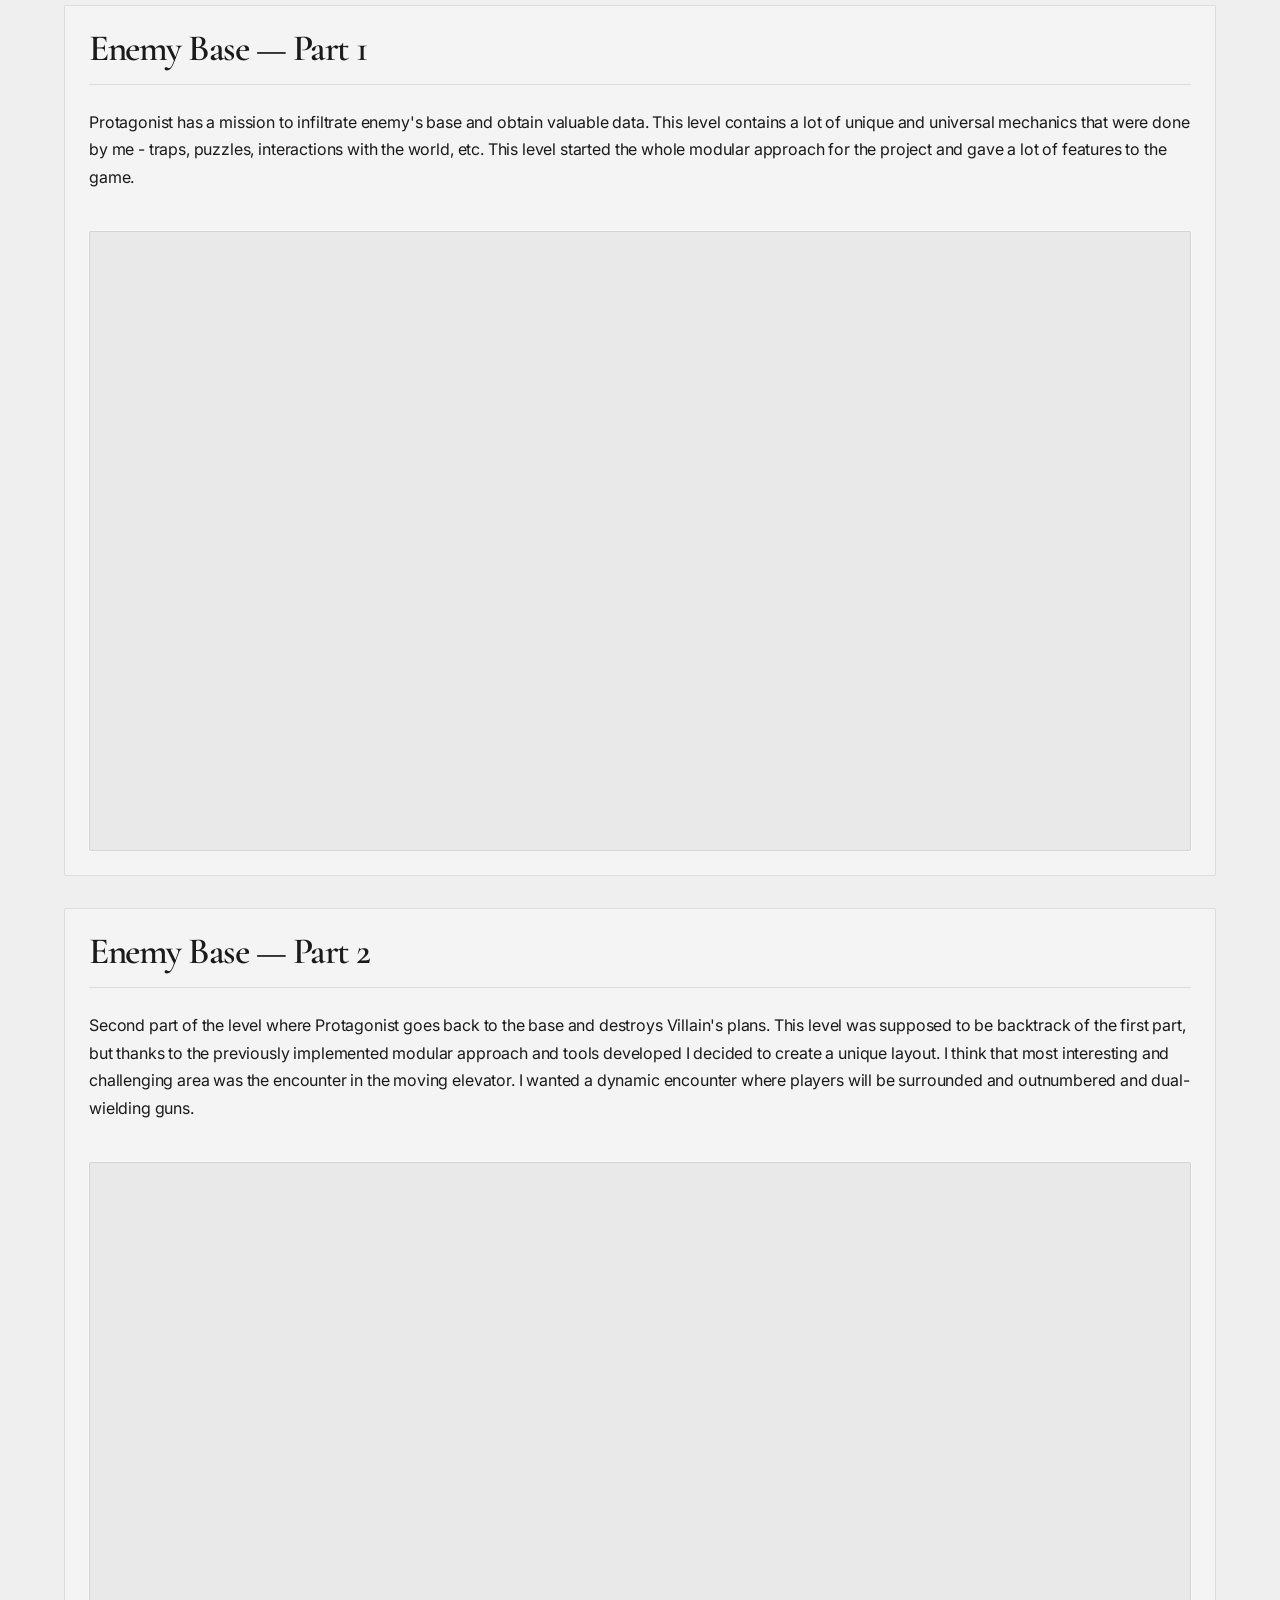
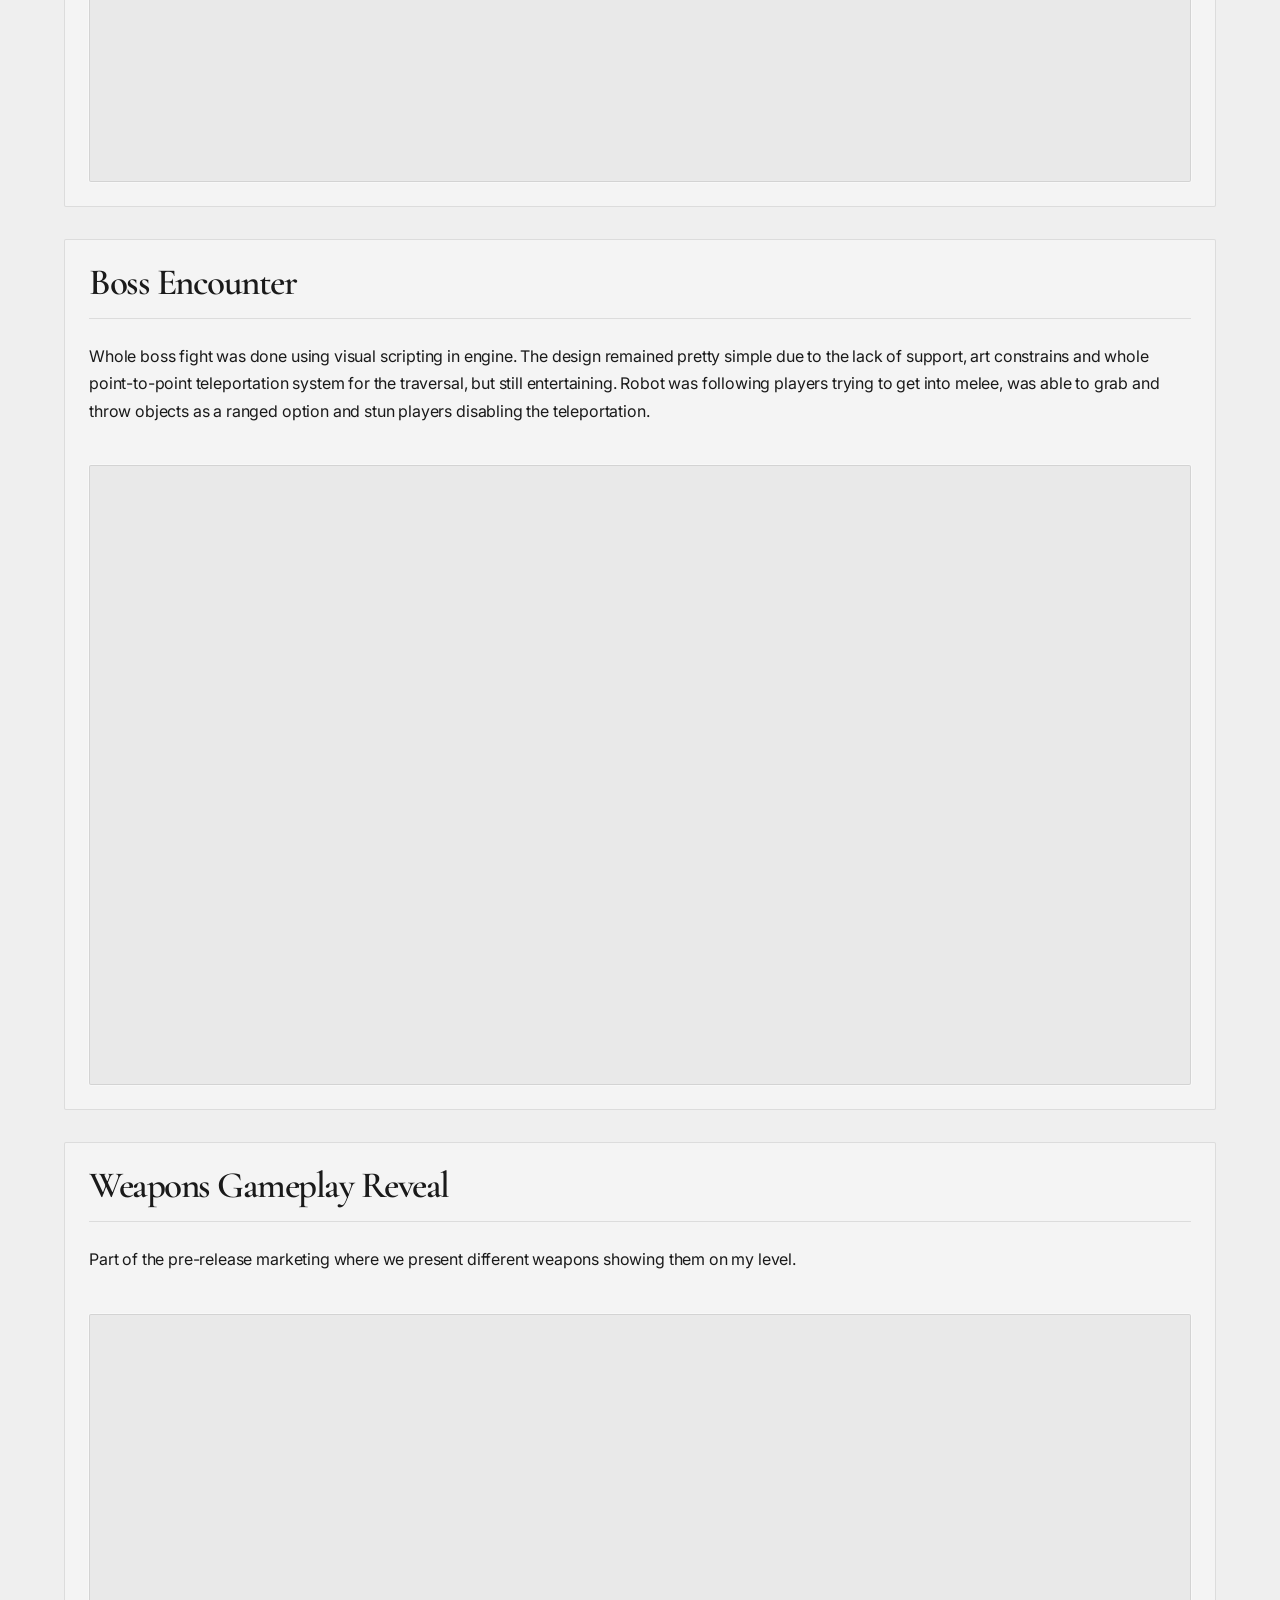
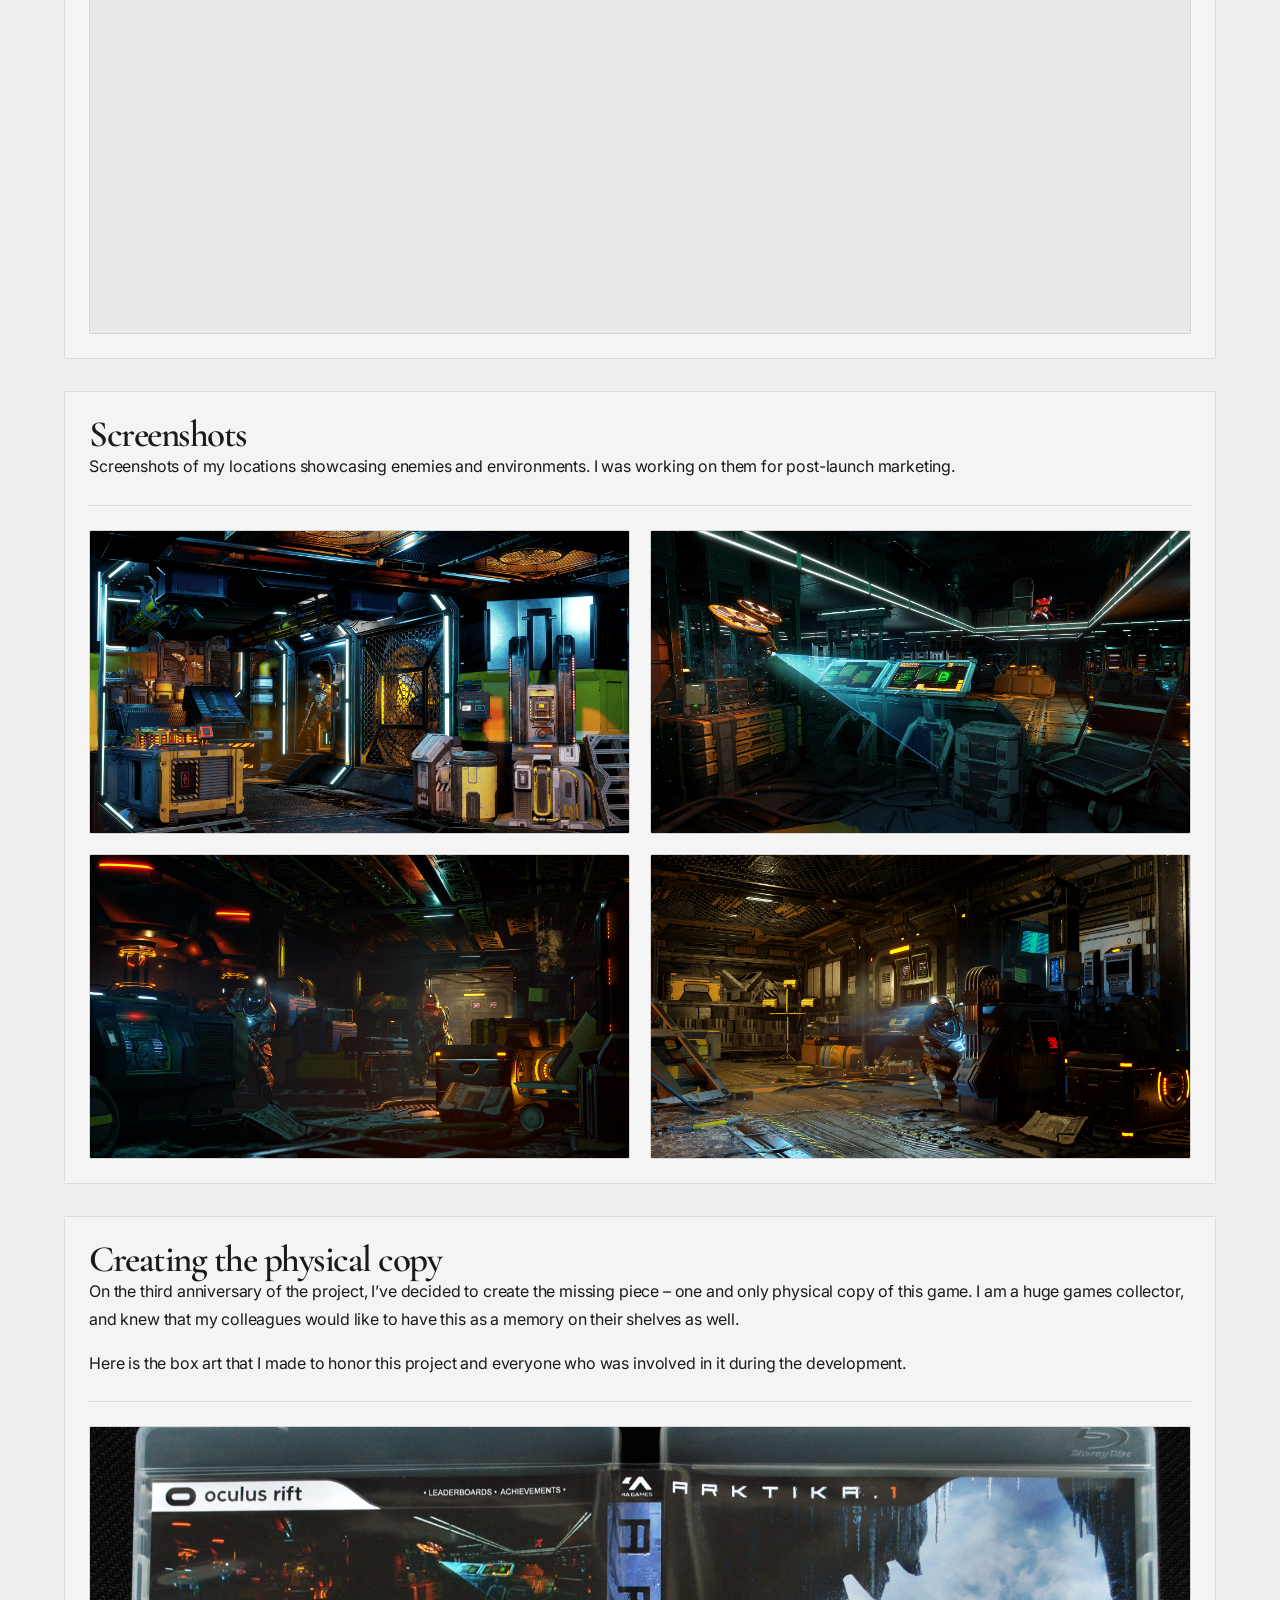
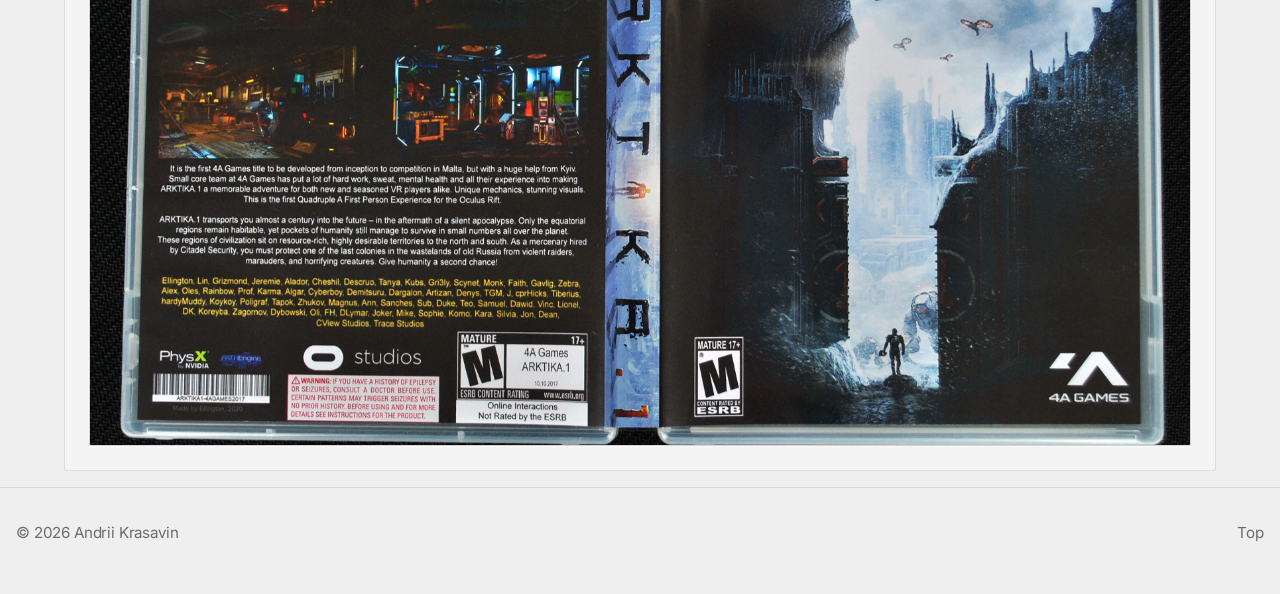
==== commit 361c28b9: "CV section for phones, css fixes, Contacs" ====
--- a/projects/arktika.html
+++ b/projects/arktika.html
@@ -1,6 +1,7 @@
 <!DOCTYPE html>
 <html lang="en" data-theme="dark">
 <head>
+  <link rel="icon" type="image/x-icon" href="/favicon.png">  
   <meta charset="UTF-8" />
   <meta name="viewport" content="width=device-width, initial-scale=1.0" />
   <title>ARKTIKA.1 — Andrii Krasavin</title>
@@ -23,7 +24,7 @@
       <nav class="main-nav" aria-label="Main navigation">
         <a href="../index.html#projects">Projects</a>
         <a href="../index.html#resume">CV</a>
-        <a href="../index.html#contact">Contact</a>
+        <a href="../index.html#contact">Contacts</a>
       </nav>
       <button class="theme-toggle" type="button" data-theme-toggle aria-label="Switch theme">
         <span aria-hidden="true">◐</span>
--- a/assets/style.css
+++ b/assets/style.css
@@ -1,7 +1,6 @@
 /* =========================
    Theme variables
 ========================= */
-
 
 :root,
 [data-theme="light"] {
@@ -22,7 +21,6 @@
   --sans: "Inter", system-ui, sans-serif;
 }
 
-
 [data-theme="dark"] {
   --bg: #111111;
   --surface: #1a1a1a;
@@ -37,16 +35,13 @@
   --shadow-lg: 0 0 0 1px rgba(255, 255, 255, 0.32);
 }
 
-
 /* =========================
    Base
 ========================= */
-
 
 * {
   box-sizing: border-box;
 }
-
 
 html {
   scroll-behavior: smooth;
@@ -54,7 +49,6 @@
   text-size-adjust: none;
   -webkit-text-size-adjust: none;
 }
-
 
 body {
   margin: 0;
@@ -67,19 +61,16 @@
   text-rendering: optimizeLegibility;
 }
 
-
 a {
   color: inherit;
   text-decoration: none;
 }
-
 
 img,
 svg {
   display: block;
   max-width: 100%;
 }
-
 
 button,
 input,
@@ -88,36 +79,30 @@
   font: inherit;
 }
 
-
 button {
   cursor: pointer;
   border: 0;
   background: none;
 }
 
-
 :focus-visible {
   outline: 2px solid var(--accent);
   outline-offset: 3px;
   border-radius: var(--radius-xs);
 }
 
-
 .container {
   width: min(calc(100% - 2rem), var(--w));
   margin-inline: auto;
 }
 
-
 .section {
   padding: 48px;
 }
 
-
 p {
   margin: 0;
 }
-
 
 h1,
 h2,
@@ -127,7 +112,6 @@
   letter-spacing: -0.04em;
 }
 
-
 h1 {
   font-family: var(--serif);
   font-size: clamp(3.35rem, 7vw, 7.2rem);
@@ -135,24 +119,20 @@
   max-width: 10.5ch;
 }
 
-
 h2 {
   font-family: var(--serif);
   font-size: clamp(2.15rem, 2.9vw, 3.35rem);
   font-weight: 600;
 }
 
-
 h3 {
   font-size: clamp(1.14rem, 1.02rem + 0.34vw, 1.45rem);
   font-weight: 600;
 }
 
-
 /* =========================
    Header
 ========================= */
-
 
 .skip-link {
   position: absolute;
@@ -166,11 +146,9 @@
   box-shadow: var(--shadow-lg);
 }
 
-
 .skip-link:focus {
   top: 16px;
 }
-
 
 .site-header {
   position: sticky;
@@ -182,8 +160,6 @@
   border-bottom: 1px solid var(--line);
 }
 
-
-.header-inner,
 .footer-inner,
 .hero-grid,
 .split-layout {
@@ -191,14 +167,13 @@
   gap: 24px;
 }
 
-
 .header-inner {
-  grid-template-columns: auto 1fr auto;
+  display: flex;
   align-items: center;
+  justify-content: space-between;
   min-height: 52px;
   gap: 16px;
 }
-
 
 .brand {
   display: inline-flex;
@@ -208,16 +183,18 @@
   font-size: 0.95rem;
   font-weight: 700;
   letter-spacing: 0.01em;
-}
-
+  white-space: nowrap;
+  flex-shrink: 0;
+}
 
 .main-nav {
   display: flex;
   justify-content: center;
-  flex-wrap: wrap;
+  align-items: center;
+  flex-wrap: nowrap;
   gap: 22px;
-}
-
+  flex: 1;
+}
 
 .main-nav a {
   position: relative;
@@ -226,7 +203,6 @@
   color: var(--muted);
   font-size: 0.95rem;
 }
-
 
 .main-nav a::after {
   content: "";
@@ -241,18 +217,15 @@
   transition: transform 180ms ease;
 }
 
-
 .main-nav a:hover,
 .main-nav a[aria-current="true"] {
   color: var(--text);
 }
 
-
 .main-nav a:hover::after,
 .main-nav a[aria-current="true"]::after {
   transform: scaleX(1);
 }
-
 
 .theme-toggle {
   width: 44px;
@@ -263,13 +236,12 @@
   color: var(--text);
   display: inline-grid;
   place-items: center;
-}
-
+  flex-shrink: 0;
+}
 
 /* =========================
    Shared cards / buttons
 ========================= */
-
 
 .hero-panel,
 .content-card,
@@ -280,13 +252,11 @@
   box-shadow: var(--shadow-lg);
 }
 
-
 .content-card {
   display: grid;
   gap: 18px;
   padding: 16px;
 }
-
 
 .btn {
   min-height: 44px;
@@ -300,11 +270,9 @@
     color 160ms ease;
 }
 
-
 .btn:hover {
   transform: translateY(-1px);
 }
-
 
 .btn-primary {
   background: var(--text);
@@ -312,33 +280,27 @@
   border-color: transparent;
 }
 
-
 .btn-primary:hover {
   background: var(--accent-strong);
   color: var(--bg);
 }
 
-
 .btn-secondary {
   background: transparent;
 }
 
-
 /* =========================
    Home page
 ========================= */
-
 
 .hero {
   padding-top: 64px;
 }
-
 
 .hero-grid {
   grid-template-columns: 1fr auto;
   align-items: start;
 }
-
 
 .eyebrow {
   margin: 0 0 14px;
@@ -348,7 +310,6 @@
   text-transform: uppercase;
 }
 
-
 .elastic-headline {
   display: block;
   font-size: clamp(1.8rem, 4vw, 3.4rem);
@@ -357,11 +318,9 @@
   letter-spacing: -0.04em;
 }
 
-
 .elastic-headline .word {
   font-size: inherit;
 }
-
 
 .hero-text {
   margin-top: 24px;
@@ -370,7 +329,6 @@
   font-size: 0.9rem;
 }
 
-
 .hero-actions,
 .project-topline {
   display: flex;
@@ -378,11 +336,9 @@
   gap: 12px;
 }
 
-
 .hero-actions {
   margin-top: 30px;
 }
-
 
 .profile-panel {
   min-height: auto;
@@ -391,18 +347,15 @@
   padding: 0;
 }
 
-
 .profile-photo {
   width: 360px;
   height: auto;
 }
 
-
 .section-intro {
   display: grid;
   gap: 12px;
 }
-
 
 .projects-grid {
   display: grid;
@@ -410,14 +363,12 @@
   gap: 20px;
   margin-top: 16px;
 }
-
 
 .project-card {
   overflow: hidden;
   display: flex;
   flex-direction: column;
 }
-
 
 .project-image {
   aspect-ratio: 16 / 9;
@@ -431,18 +382,15 @@
   background: var(--surface-2);
 }
 
-
 .project-body {
   padding: 22px;
   display: grid;
   gap: 14px;
 }
 
-
 .project-topline {
   justify-content: space-between;
 }
-
 
 .project-year,
 .project-role {
@@ -450,13 +398,11 @@
   font-size: 0.78rem;
 }
 
-
 .project-cta {
   margin-top: 4px;
   color: var(--accent);
   font-size: 0.92rem;
 }
-
 
 .project-link {
   transition:
@@ -465,28 +411,23 @@
     background 160ms ease;
 }
 
-
 .project-link:hover {
   transform: translateY(-2px);
   border-color: var(--line-strong);
 }
 
-
 .project-link:hover .project-cta {
   text-decoration: underline;
 }
-
 
 .split-layout {
   grid-template-columns: 0.72fr 1.28fr;
   align-items: start;
 }
 
-
 .cv-panel {
   gap: 16px;
 }
-
 
 .cv-box {
   padding: 16px;
@@ -494,31 +435,29 @@
   background: var(--surface-2);
 }
 
-
 .cv-frame {
   width: 100%;
   min-height: 520px;
-  border: 1px solid var(--line);
-  background: var(--surface);
-}
-
+  border: 0;
+  display: block;
+}
 
 .cv-box .cv-frame {
-  border: 0;
   min-height: 560px;
 }
 
+.cv-mobile-link {
+  display: none;
+}
 
 .cv-actions {
   display: flex;
   justify-content: flex-end;
 }
 
-
 .contact-panel-box {
   padding: 28px;
 }
-
 
 .contact-links {
   display: flex;
@@ -527,17 +466,14 @@
   gap: 16px;
 }
 
-
 .contact-links a {
   color: var(--accent-strong);
 }
-
 
 .site-footer {
   padding: 32px 0 48px;
   border-top: 1px solid var(--line);
 }
-
 
 .footer-inner {
   grid-template-columns: 1fr auto;
@@ -546,28 +482,23 @@
   font-size: 0.95rem;
 }
 
-
 /* =========================
    Project page
 ========================= */
-
 
 .project-hero {
   padding-top: clamp(72px, 10vw, 128px);
   padding-bottom: 4px;
 }
 
-
 .project-hero + .section {
   padding-top: 8px;
 }
 
-
 .project-shell {
   display: grid;
   gap: 28px;
 }
-
 
 .project-header {
   display: grid;
@@ -575,7 +506,6 @@
   padding-bottom: 28px;
   border-bottom: 1px solid var(--line);
 }
-
 
 .project-kicker {
   color: var(--accent);
@@ -583,7 +513,6 @@
   letter-spacing: 0.18em;
   font-size: 0.76rem;
 }
-
 
 .project-title {
   font-family: var(--serif);
@@ -593,18 +522,15 @@
   max-width: 15ch;
 }
 
-
 .project-summary {
   max-width: 70ch;
   color: var(--muted);
   font-size: 1.06rem;
 }
 
-
 /* =========================
    Meta cards
 ========================= */
-
 
 .project-meta-grid {
   display: grid;
@@ -612,13 +538,11 @@
   gap: 12px;
 }
 
-
 .project-meta-stacked {
   display: grid;
   grid-template-columns: 1fr;
   gap: 10px;
 }
-
 
 .meta-card {
   padding: 12px 14px;
@@ -626,7 +550,6 @@
   border-radius: var(--radius-xs);
   background: var(--surface);
 }
-
 
 .meta-card .stat-label {
   display: block;
@@ -637,13 +560,11 @@
   letter-spacing: 0.08em;
 }
 
-
 .meta-card .stat-value {
   font-size: 0.88rem;
   line-height: 1.4;
   color: var(--text);
 }
-
 
 .project-hero-image {
   position: relative;
@@ -657,28 +578,24 @@
   background: var(--surface-2);
 }
 
-
 .project-hero-image span {
   position: relative;
   z-index: 1;
   font-weight: 700;
 }
 
-
 .project-hero + .section,
 .section + .section {
   padding-top: 16px;
   padding-bottom: 16px;
 }
 
-
 .project-section {
   display: grid;
   grid-template-columns: 1fr;
   gap: 24px;
   align-items: start;
 }
-
 
 .project-copy {
   padding: 24px;
@@ -691,22 +608,18 @@
   margin-bottom: 16px;
 }
 
-
 .hero-slot {
   min-height: 320px;
 }
-
 
 .project-note {
   color: var(--muted);
   font-size: 0.96rem;
 }
 
-
 /* =========================
    Media
 ========================= */
-
 
 .case-image {
   width: 100%;
@@ -716,11 +629,9 @@
   z-index: 0;
 }
 
-
 /* =========================
    Thumbnail grid
 ========================= */
-
 
 .thumbnail-grid {
   display: grid;
@@ -729,7 +640,6 @@
   width: 100%;
 }
 
-
 .thumbnail-grid-3col {
   display: grid;
   grid-template-columns: repeat(3, minmax(0, 1fr));
@@ -737,7 +647,6 @@
   width: 100%;
 }
 
-
 .thumbnail-grid-4col {
   display: grid;
   grid-template-columns: repeat(4, minmax(0, 1fr));
@@ -745,14 +654,12 @@
   width: 100%;
 }
 
-
 .thumbnail-grid-5col {
   display: grid;
   grid-template-columns: repeat(5, minmax(0, 1fr));
   gap: 16px;
   width: 100%;
 }
-
 
 .thumbnail-link {
   display: flex;
@@ -761,12 +668,10 @@
   transition: transform 0.2s ease, opacity 0.2s ease;
 }
 
-
 .thumbnail-link:hover {
   transform: translateY(-4px);
   opacity: 0.9;
 }
-
 
 .thumbnail-link .project-hero-image {
   aspect-ratio: 16 / 9;
@@ -774,23 +679,19 @@
   min-height: 0;
 }
 
-
 .thumbnail-link .case-image {
   width: 100%;
   height: 100%;
   object-fit: cover;
 }
 
-
 /* =========================
    Video thumbnails
 ========================= */
-
 
 .video-thumb {
   position: relative;
 }
-
 
 .play-icon {
   position: absolute;
@@ -806,18 +707,15 @@
   border-radius: var(--radius-xs);
 }
 
-
 .thumbnail-link:hover .play-icon {
   opacity: 1;
 }
 
-
 .thumb-caption {
   display: grid;
   gap: 4px;
   padding: 12px 4px 4px;
 }
-
 
 .thumb-title {
   font-size: 0.92rem;
@@ -826,18 +724,15 @@
   letter-spacing: -0.01em;
 }
 
-
 .thumb-desc {
   font-size: 0.82rem;
   color: var(--muted);
   line-height: 1.5;
 }
 
-
 /* =========================
    Lightbox
 ========================= */
-
 
 .lightbox {
   display: none;
@@ -851,11 +746,9 @@
   cursor: zoom-out;
 }
 
-
 .lightbox.is-open {
   display: flex;
 }
-
 
 .lightbox-img {
   max-width: 100%;
@@ -865,7 +758,6 @@
   box-shadow: 0 0 60px rgba(0, 0, 0, 0.6);
   cursor: default;
 }
-
 
 .lightbox-close {
   position: absolute;
@@ -884,11 +776,9 @@
   transition: background 160ms ease;
 }
 
-
 .lightbox-close:hover {
   background: var(--surface-2);
 }
-
 
 .lightbox-video {
   display: none;
@@ -896,11 +786,9 @@
   aspect-ratio: 16 / 9;
 }
 
-
 .lightbox-video.is-active {
   display: block;
 }
-
 
 .lightbox-video iframe {
   width: 100%;
@@ -909,16 +797,13 @@
   border-radius: var(--radius-xs);
 }
 
-
 .lightbox.video-mode .lightbox-img {
   display: none;
 }
 
-
 /* =========================
    Reveal animation
 ========================= */
-
 
 .reveal {
   opacity: 0;
@@ -926,30 +811,24 @@
   transition: opacity 520ms ease, transform 520ms ease;
 }
 
-
 .reveal.is-visible {
   opacity: 1;
   transform: translateY(0);
 }
 
-
 .delay-1 {
   transition-delay: 90ms;
 }
 
-
 .delay-2 {
   transition-delay: 160ms;
 }
 
-
 /* =========================
    Responsive
 ========================= */
 
-
 @media (max-width: 980px) {
-  .header-inner,
   .hero-grid,
   .split-layout,
   .footer-inner,
@@ -958,10 +837,6 @@
     grid-template-columns: 1fr;
   }
 
-  .main-nav {
-    justify-content: start;
-  }
-
   .hero-slot {
     min-height: 220px;
   }
@@ -974,7 +849,6 @@
     white-space: normal;
   }
 }
-
 
 @media (max-width: 640px) {
   .container {
@@ -994,7 +868,6 @@
     grid-template-columns: 1fr;
   }
 }
-
 
 @media (prefers-reduced-motion: reduce) {
   html {
@@ -1015,11 +888,9 @@
   }
 }
 
-
 /* =========================
    Hero split layout
 ========================= */
-
 
 .hero-split {
   display: grid;
@@ -1028,11 +899,9 @@
   align-items: start;
 }
 
-
-/* =========================
-   Mobile (≤ 768px)
-========================= */
-
+/* =========================
+   Mobile (<=768px)
+========================= */
 
 @media (max-width: 768px) {
   .section {
@@ -1044,32 +913,25 @@
   }
 
   .header-inner {
-    grid-template-columns: 1fr auto;
-    gap: 4px 12px;
+    gap: 8px;
     min-height: auto;
     padding: 8px 0;
   }
 
   .brand {
-    grid-column: 1 / -1;
-    min-height: auto;
-    font-size: 0.9rem;
+    font-size: 0.82rem;
   }
 
   .main-nav {
-    grid-column: 1;
-    grid-row: 2;
-    justify-content: flex-start;
-    gap: 14px;
+    gap: 10px;
     overflow-x: auto;
-    flex-wrap: nowrap;
-    padding-bottom: 2px;
+  }
+
+  .main-nav a {
+    font-size: 0.82rem;
   }
 
   .theme-toggle {
-    grid-column: 2;
-    grid-row: 2;
-    align-self: center;
     width: 36px;
     height: 36px;
   }
@@ -1137,7 +999,6 @@
     margin-top: 16px;
   }
 
-  /* Meta cards: compact single-column on mobile */
   .project-meta-stacked {
     grid-template-columns: 1fr;
     gap: 8px;
@@ -1156,7 +1017,6 @@
     font-size: 0.84rem;
   }
 
-  /* Hero split stacks vertically on mobile */
   .hero-split {
     grid-template-columns: 1fr;
   }
@@ -1206,49 +1066,53 @@
   }
 
   .cv-frame {
-    min-height: 70vh;
-    height: 70vh;
-  }
-
-  .cv-box .cv-frame {
-    min-height: 70vh;
-    height: 70vh;
-  }
-}
-
-
-/* =========================
-   Small phones (≤ 480px)
-========================= */
-
+    display: none;
+  }
+
+  .cv-desktop-only {
+    display: none;
+  }
+
+  .cv-mobile-link {
+    display: flex;
+    justify-content: center;
+    align-items: center;
+    width: 100%;
+    min-height: 56px;
+    padding: 14px 16px;
+    border-radius: var(--radius-xs);
+    background: var(--surface-2);
+    border: 1px solid var(--line);
+    color: var(--text);
+    text-align: center;
+    box-sizing: border-box;
+    text-decoration: none;
+    font-weight: 500;
+  }
+}
+
+/* =========================
+   Small phones (<=480px)
+========================= */
 
 @media (max-width: 480px) {
   .cv-box {
     padding: 10px;
   }
 
-  .cv-frame,
-  .cv-box .cv-frame {
-    min-height: 78vh;
-    height: 78vh;
-  }
-
   .thumbnail-grid-3col,
   .thumbnail-grid-4col {
     grid-template-columns: 1fr;
   }
 }
 
-
 /* =========================
    Video Embeds
 ========================= */
-
 
 .video-embed {
   width: 100%;
 }
-
 
 .video-embed iframe {
   position: absolute;
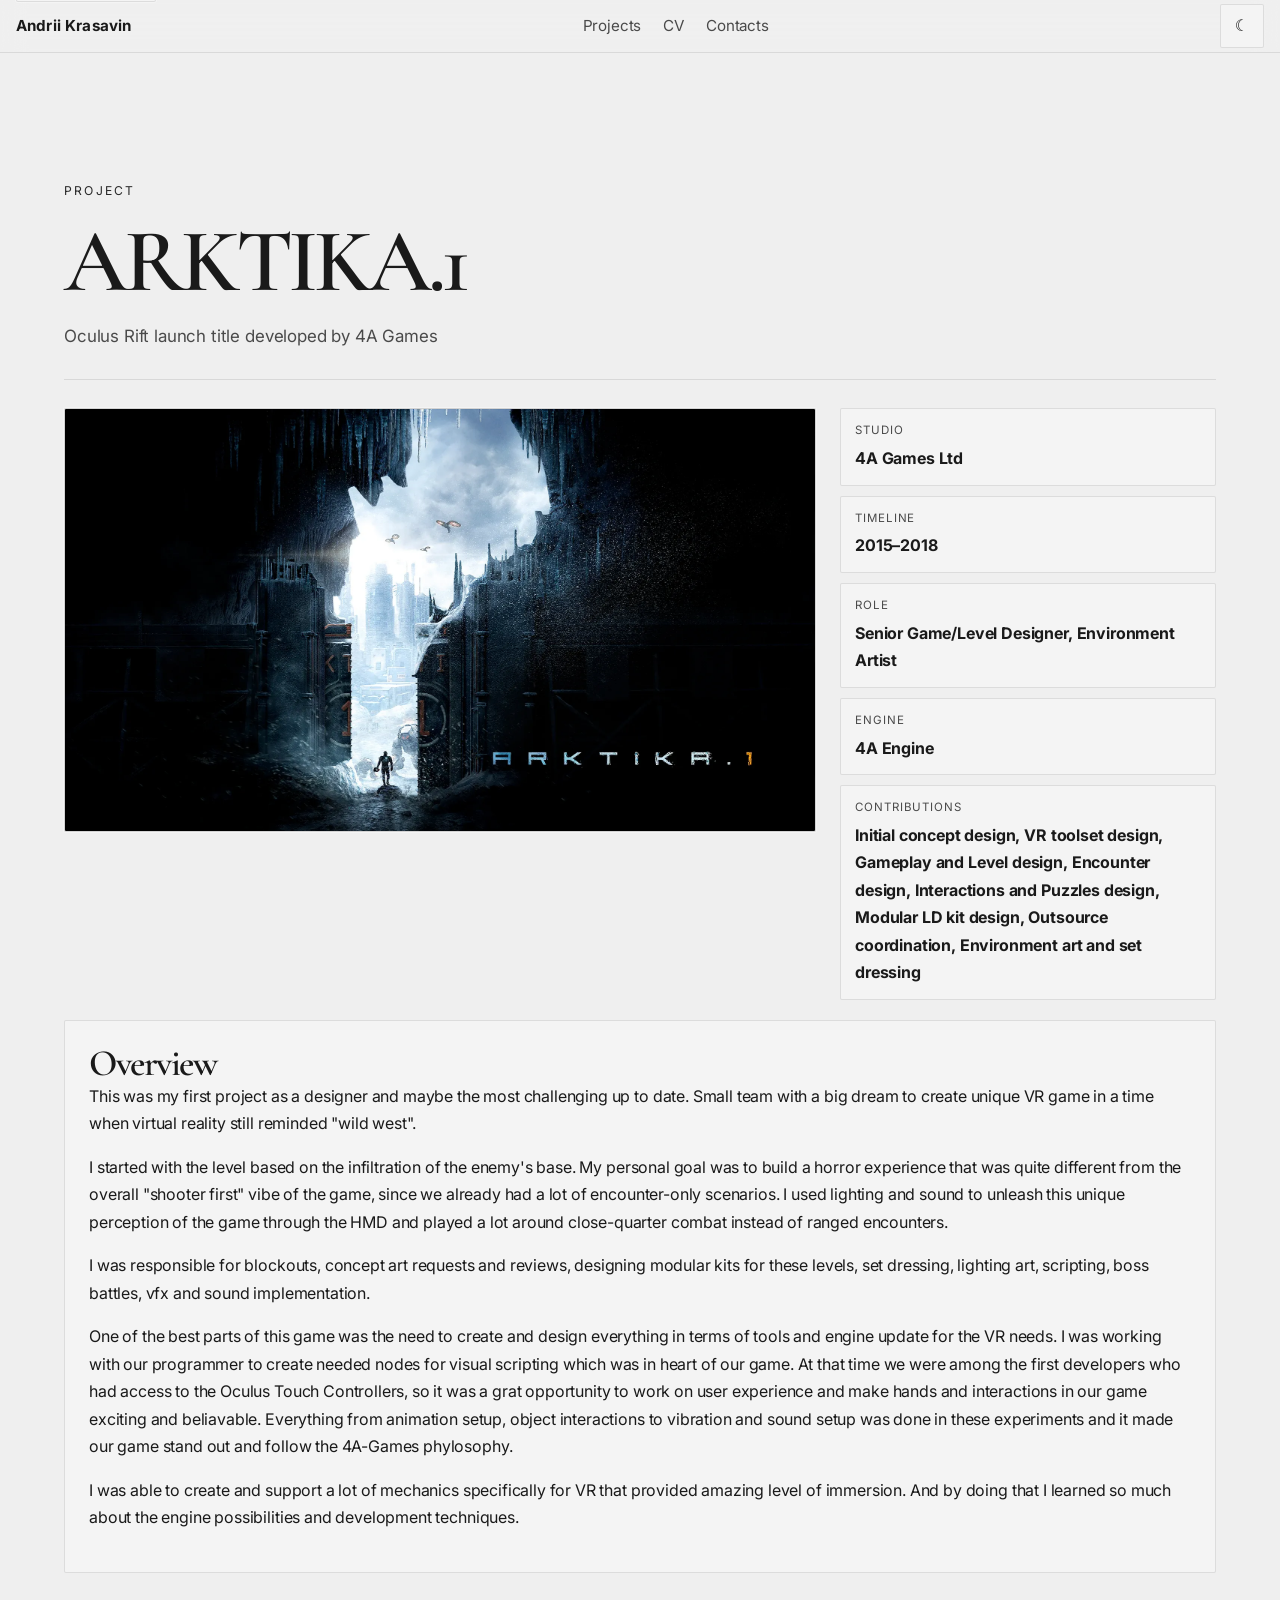
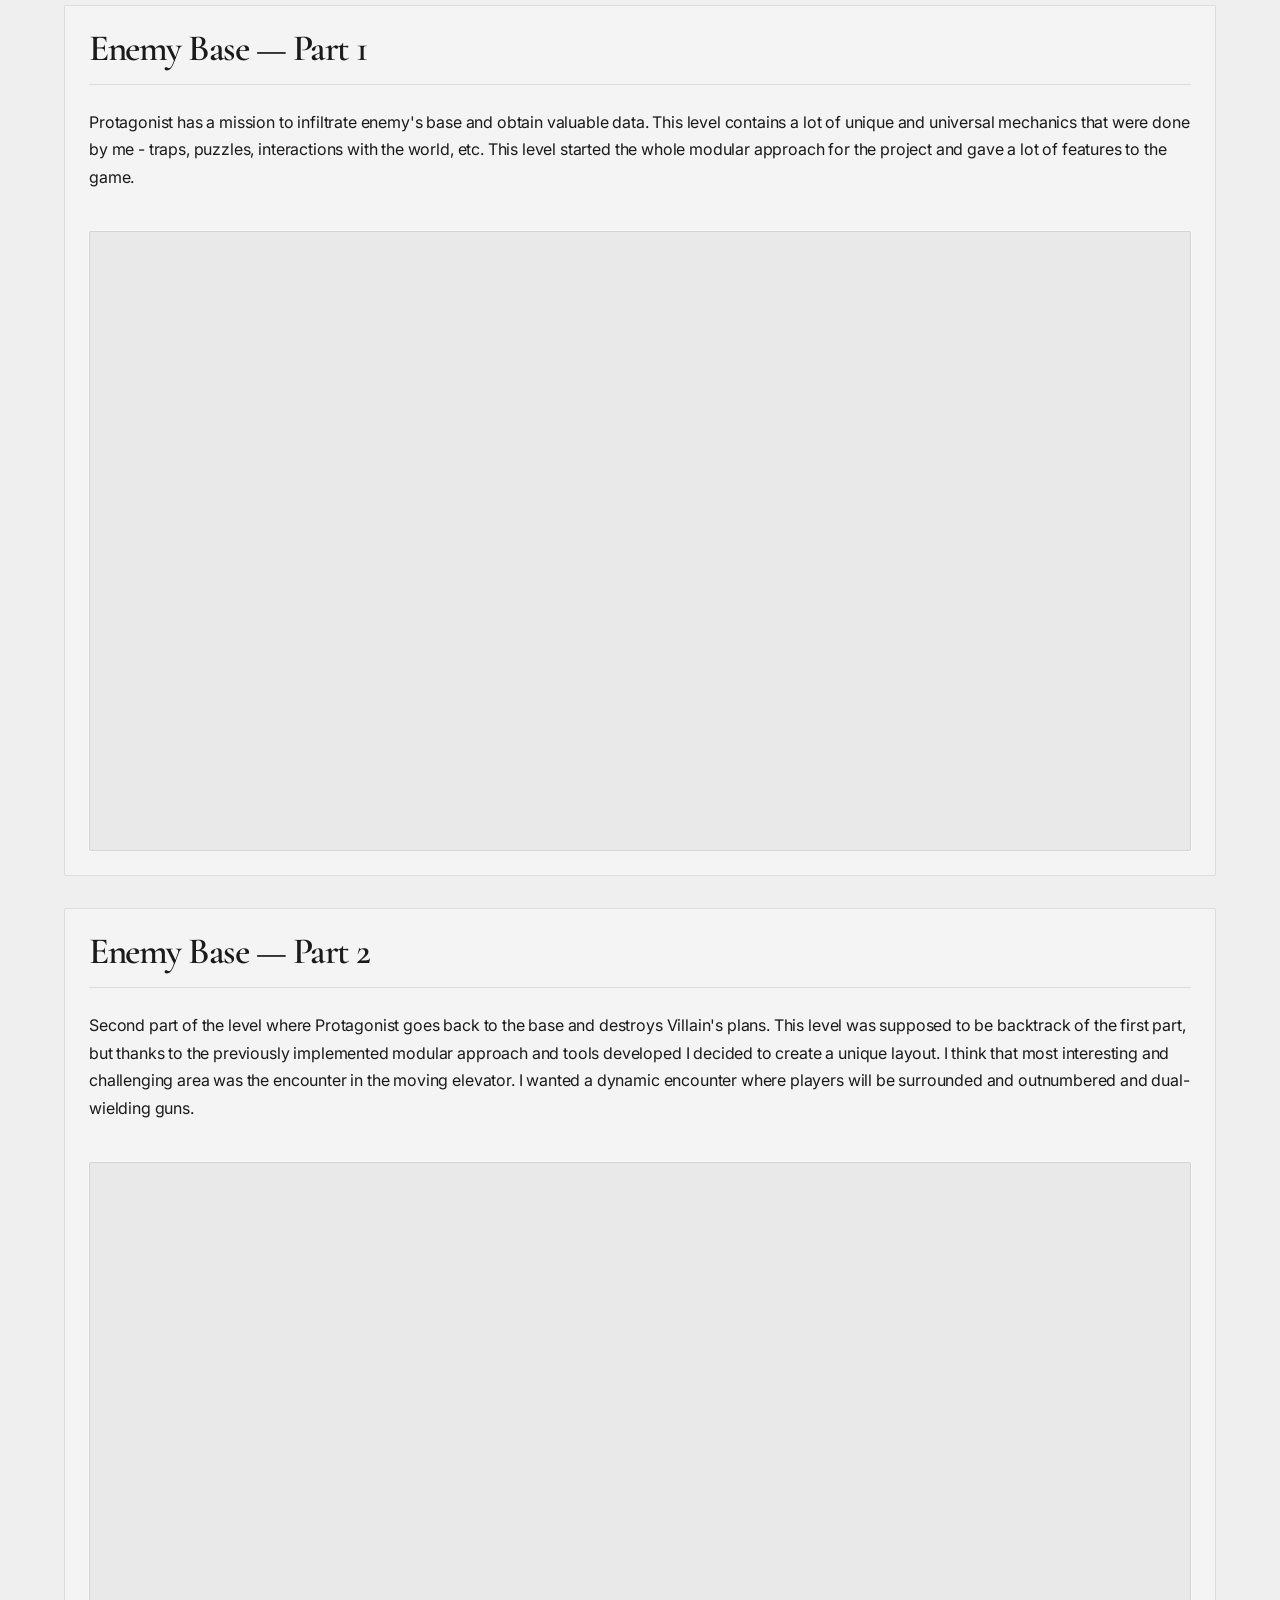
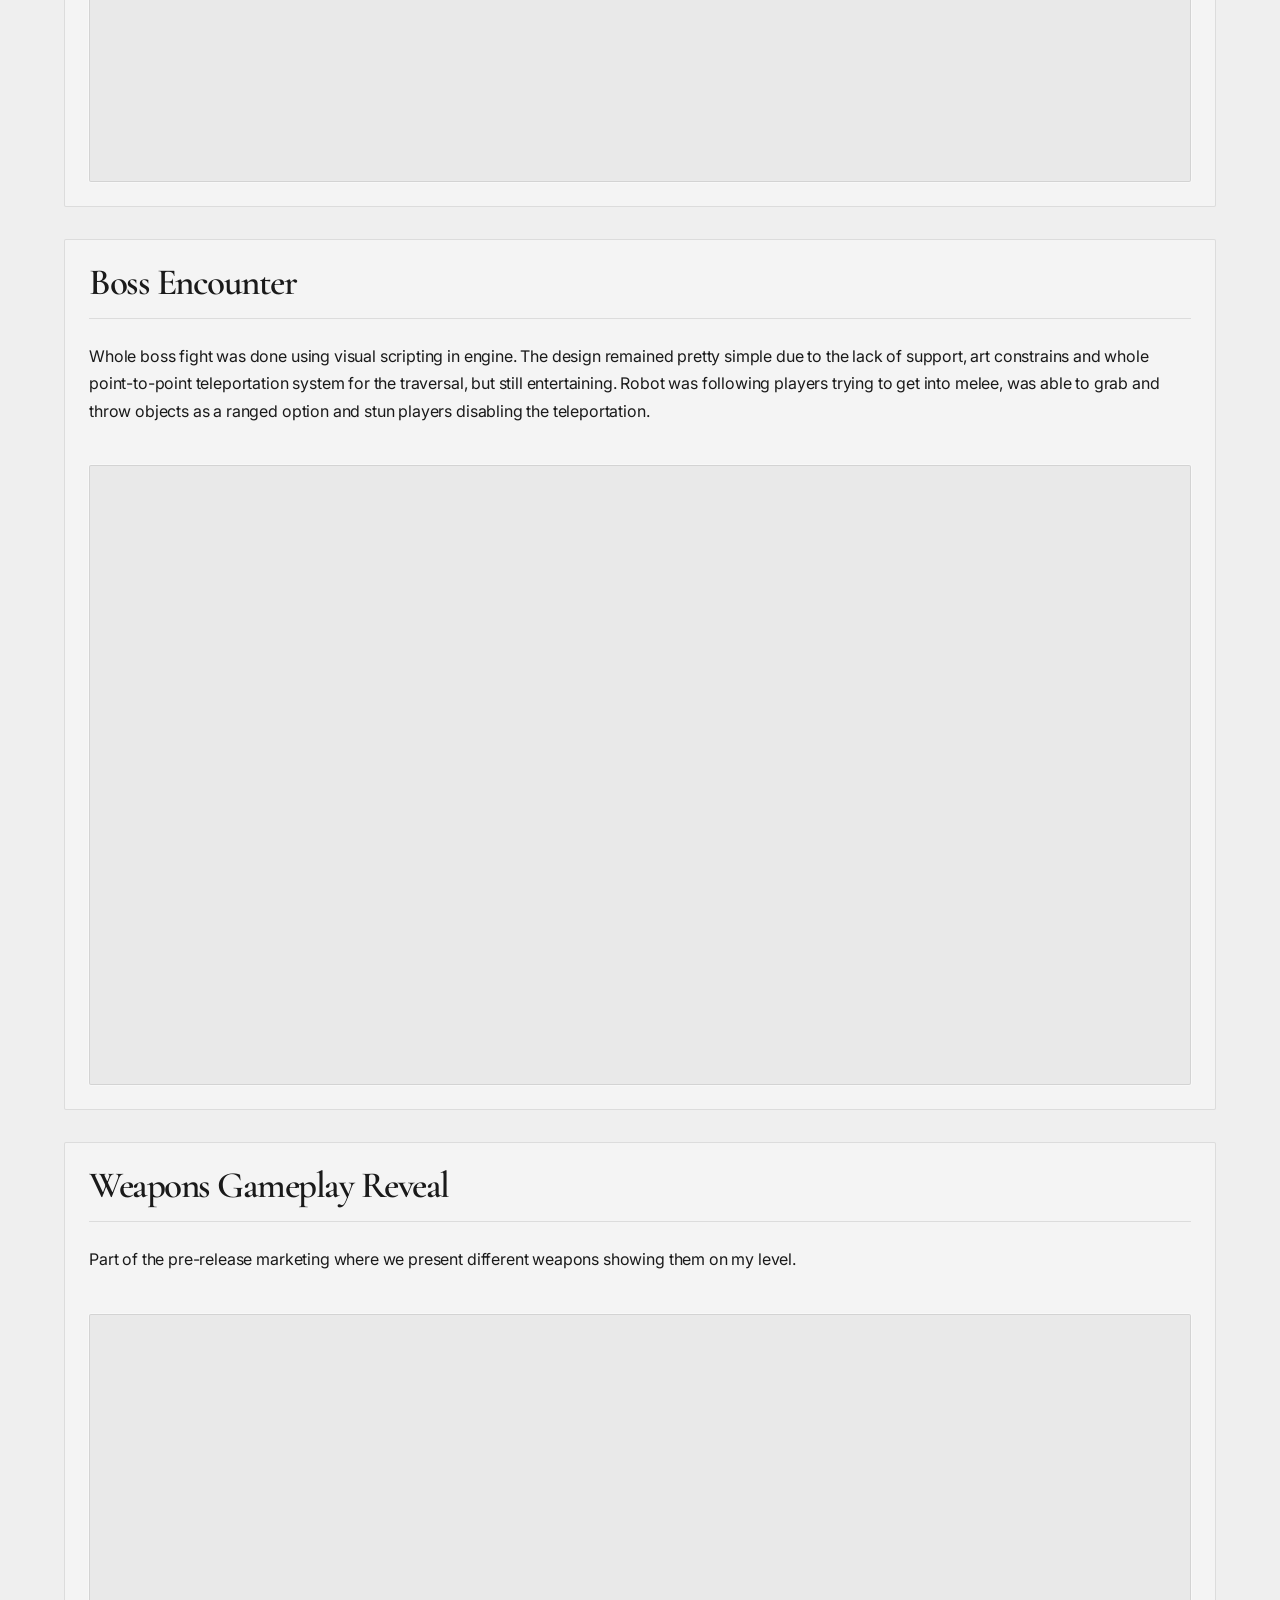
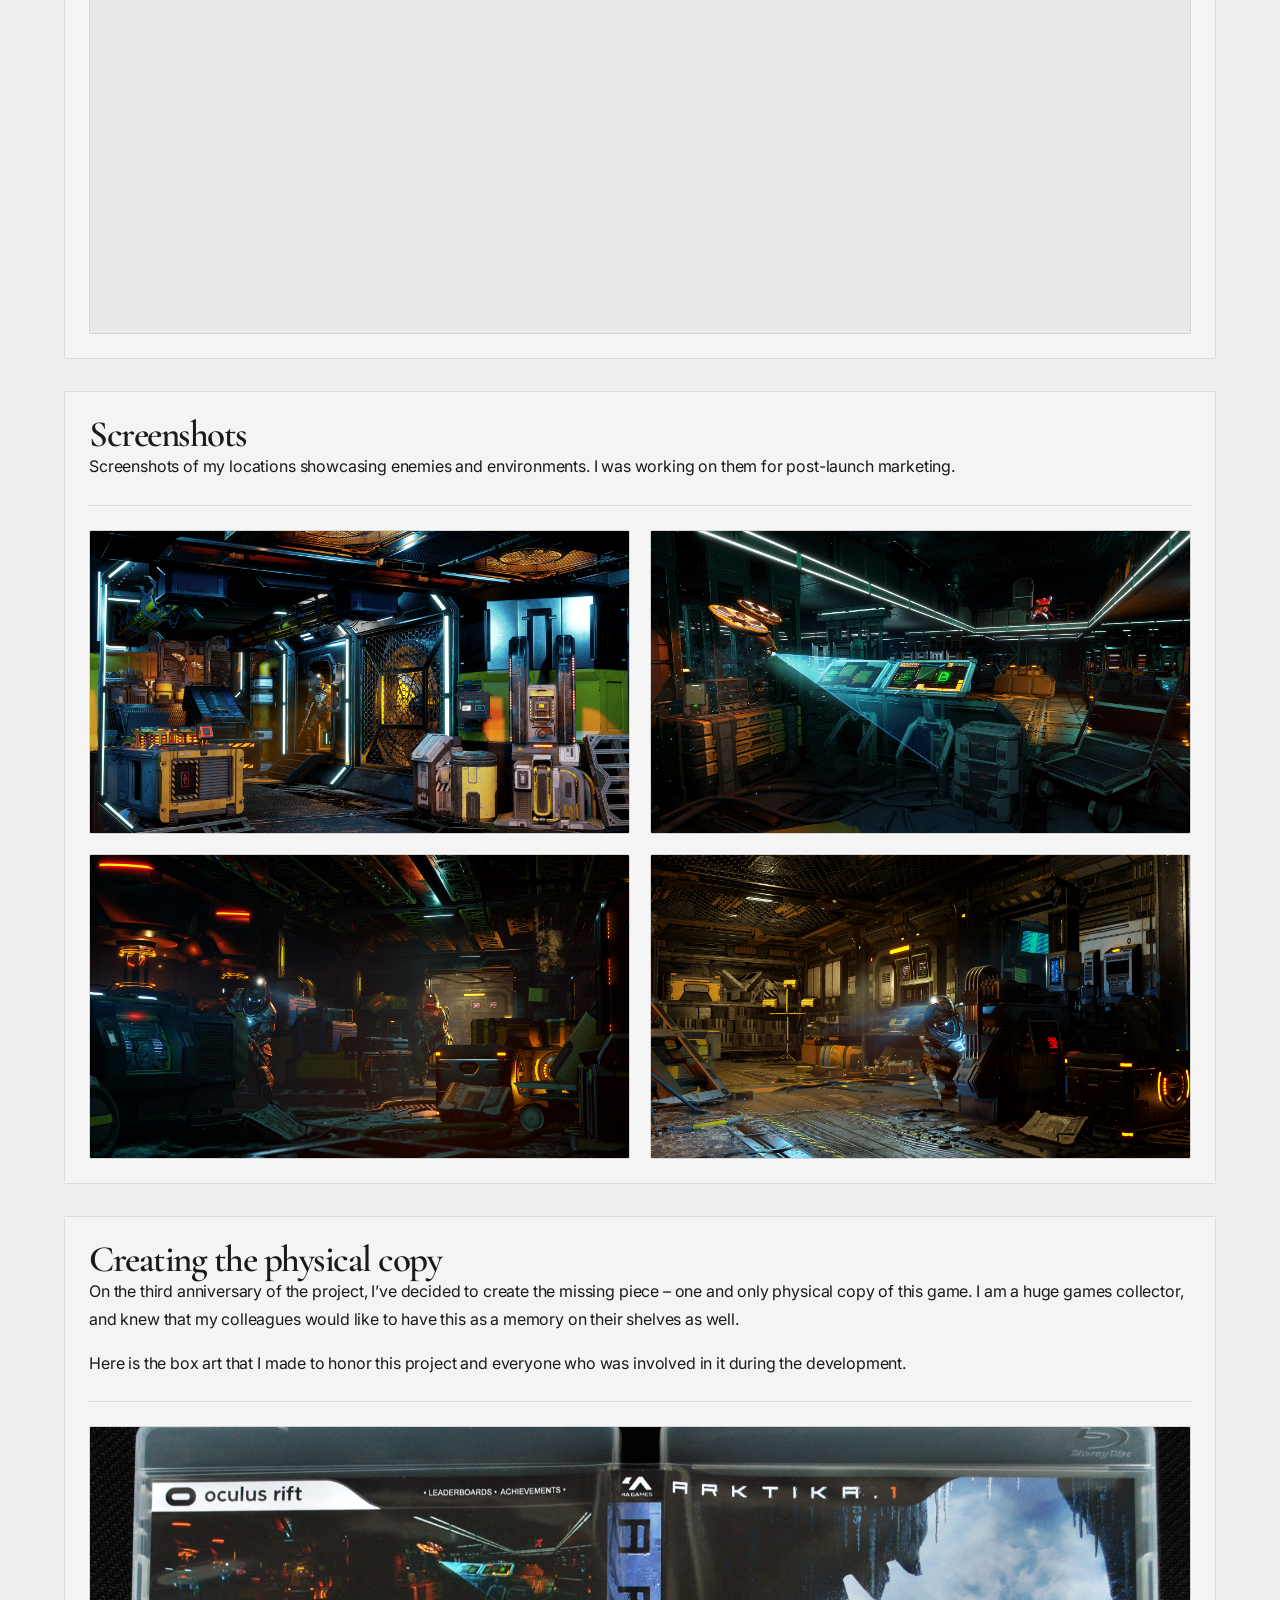
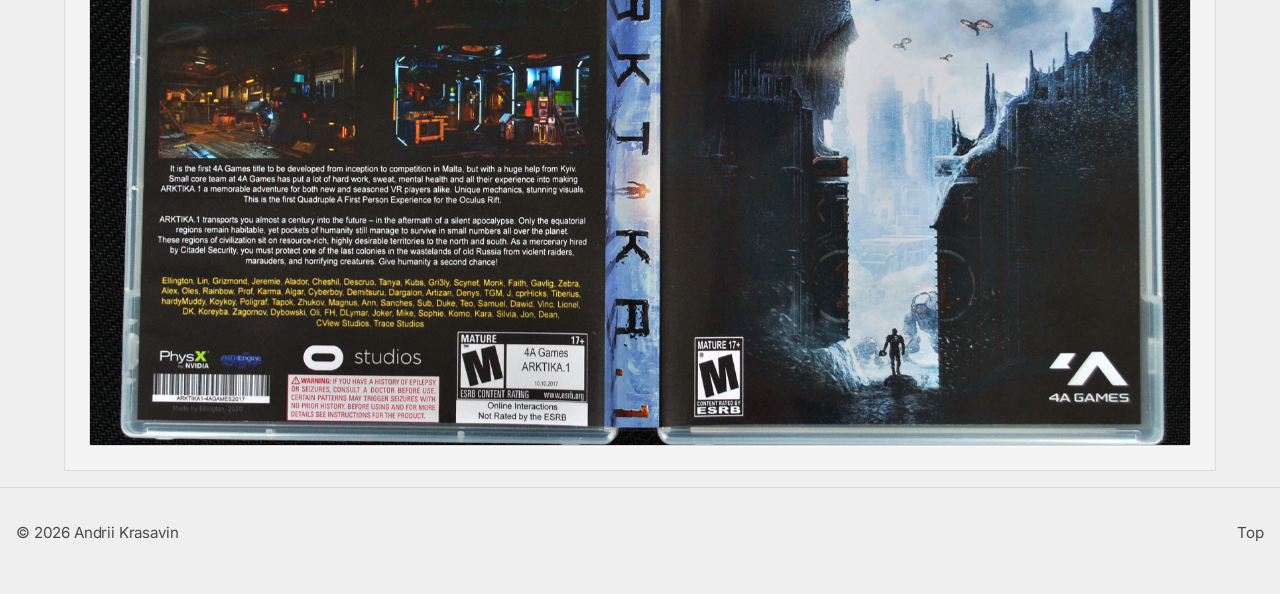
==== commit f88ac2d7: "updated photo and font size in css, buttons fixed" ====
--- a/projects/arktika.html
+++ b/projects/arktika.html
@@ -1,12 +1,17 @@
 <!DOCTYPE html>
 <html lang="en" data-theme="dark">
 <head>
-  <link rel="icon" type="image/x-icon" href="/favicon.png">  
+  <script>
+  (function(){
+    var t = localStorage.getItem('theme') || (matchMedia('(prefers-color-scheme:dark)').matches ? 'dark' : 'light');
+    document.documentElement.setAttribute('data-theme', t);
+  })();
+  </script>
+  <link rel="icon" type="image/x-icon" href="../favicon.ico">
   <meta charset="UTF-8" />
   <meta name="viewport" content="width=device-width, initial-scale=1.0" />
   <title>ARKTIKA.1 — Andrii Krasavin</title>
   <meta name="description" content="Editorial placeholder case study for ARKTIKA.1." />
-  
   <link rel="preconnect" href="https://fonts.googleapis.com">
   <link rel="preconnect" href="https://fonts.gstatic.com" crossorigin>
   <link href="https://fonts.googleapis.com/css2?family=Inter:wght@400;500;600;700;800&family=Cormorant+Garamond:wght@500;600;700&display=swap" rel="stylesheet">
--- a/assets/style.css
+++ b/assets/style.css
@@ -10,8 +10,8 @@
   --line: rgba(55, 55, 55, 0.12);
   --line-strong: rgba(55, 55, 55, 0.20);
   --text: #1a1a1a;
-  --muted: #6b6b6b;
-  --accent: #8a8a8a;
+  --muted: #4a4a4a;
+  --accent: #2a2a2a;
   --accent-strong: #6b6b6b;
   --shadow: 0 0 0 1px rgba(255, 255, 255, 0.32);
   --shadow-lg: 0 0 0 1px rgba(255, 255, 255, 0.32);
@@ -299,7 +299,7 @@
 
 .hero-grid {
   grid-template-columns: 1fr auto;
-  align-items: start;
+  align-items: center;
 }
 
 .eyebrow {
@@ -326,7 +326,7 @@
   margin-top: 24px;
   max-width: 64ch;
   color: var(--muted);
-  font-size: 0.9rem;
+  font-size: 1.1rem;
 }
 
 .hero-actions,
@@ -340,15 +340,19 @@
   margin-top: 30px;
 }
 
+.hero-panel {
+  background: transparent;
+  border: none;
+  box-shadow: none;
+}
+
 .profile-panel {
-  min-height: auto;
-  display: flex;
+  padding: 0;
   justify-content: flex-end;
-  padding: 0;
 }
 
 .profile-photo {
-  width: 360px;
+  width: 400px;
   height: auto;
 }
 
@@ -448,6 +452,13 @@
 
 .cv-mobile-link {
   display: none;
+  min-height: 44px;
+  padding: 12px 16px;
+  border-radius: var(--radius-xs);
+  border: 1px solid var(--line);
+  background: transparent;
+  color: var(--text);
+  text-align: center;
 }
 
 .cv-actions {
@@ -467,7 +478,8 @@
 }
 
 .contact-links a {
-  color: var(--accent-strong);
+  color: var(--text);
+  font-size: 1.1rem;
 }
 
 .site-footer {
@@ -972,15 +984,19 @@
   }
 
   .profile-panel {
-    order: -1;
+    min-height: auto;
     display: flex;
-    justify-content: center;
-    width: 100%;
-    margin-bottom: 8px;
-    padding: 0;
-    background: transparent;
-    border: none;
-    box-shadow: none;
+    justify-content: center;  /* center the photo inside */
+    align-items: flex-start;
+    padding: 24px;            /* add this — matches .content-card padding */
+  }
+
+  .hero-copy {
+    background: var(--surface);
+    border: 1px solid var(--line);
+    border-radius: var(--radius-xs);
+    box-shadow: var(--shadow-lg);
+    padding: 32px;            /* generous padding like a content card */
   }
 
   .profile-photo {
@@ -1089,6 +1105,22 @@
     text-decoration: none;
     font-weight: 500;
   }
+    .contact-links {
+    width: 100%;
+  }
+
+  .contact-links a {
+    display: flex;
+    align-items: center;
+    justify-content: center;
+    width: 100%;
+    min-height: 44px;
+    padding: 12px 16px;
+    border-radius: var(--radius-xs);
+    border: 1px solid var(--line);
+    color: var(--text);
+    text-decoration: none;
+  }
 }
 
 /* =========================
